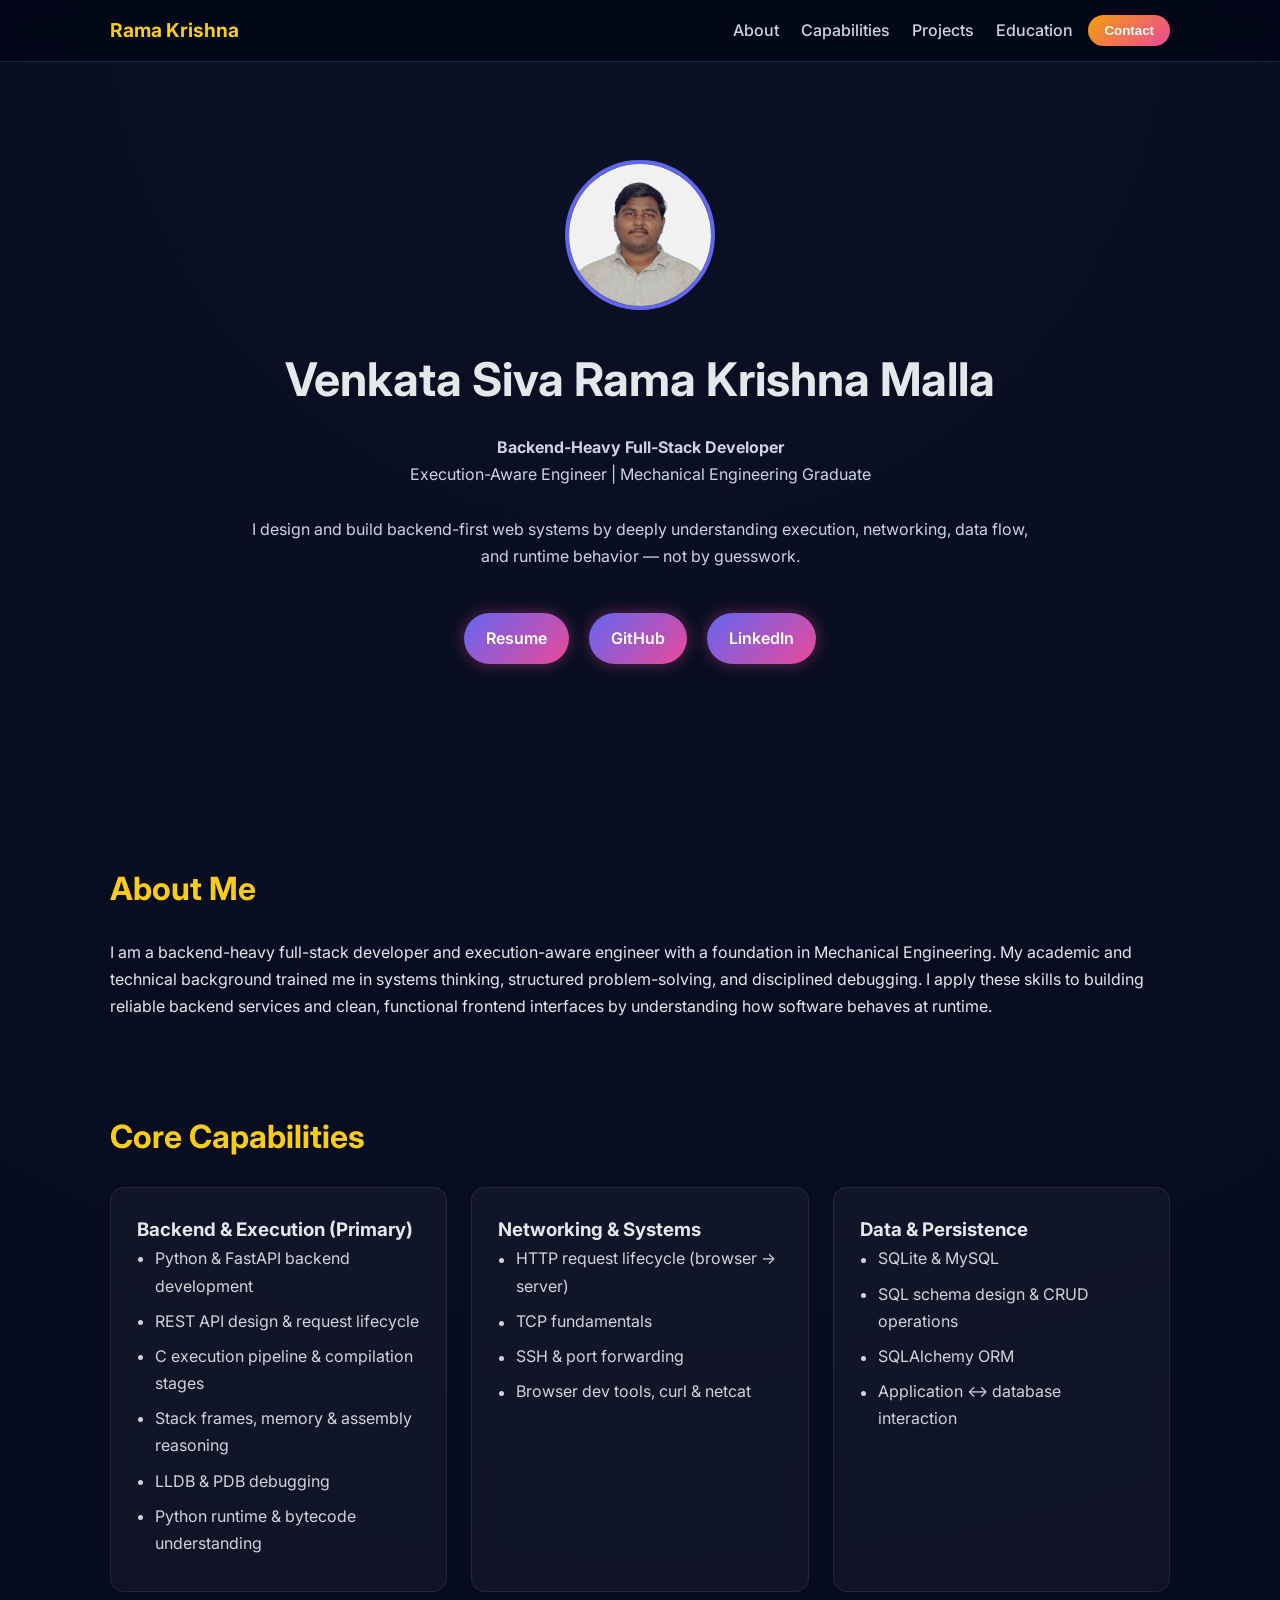
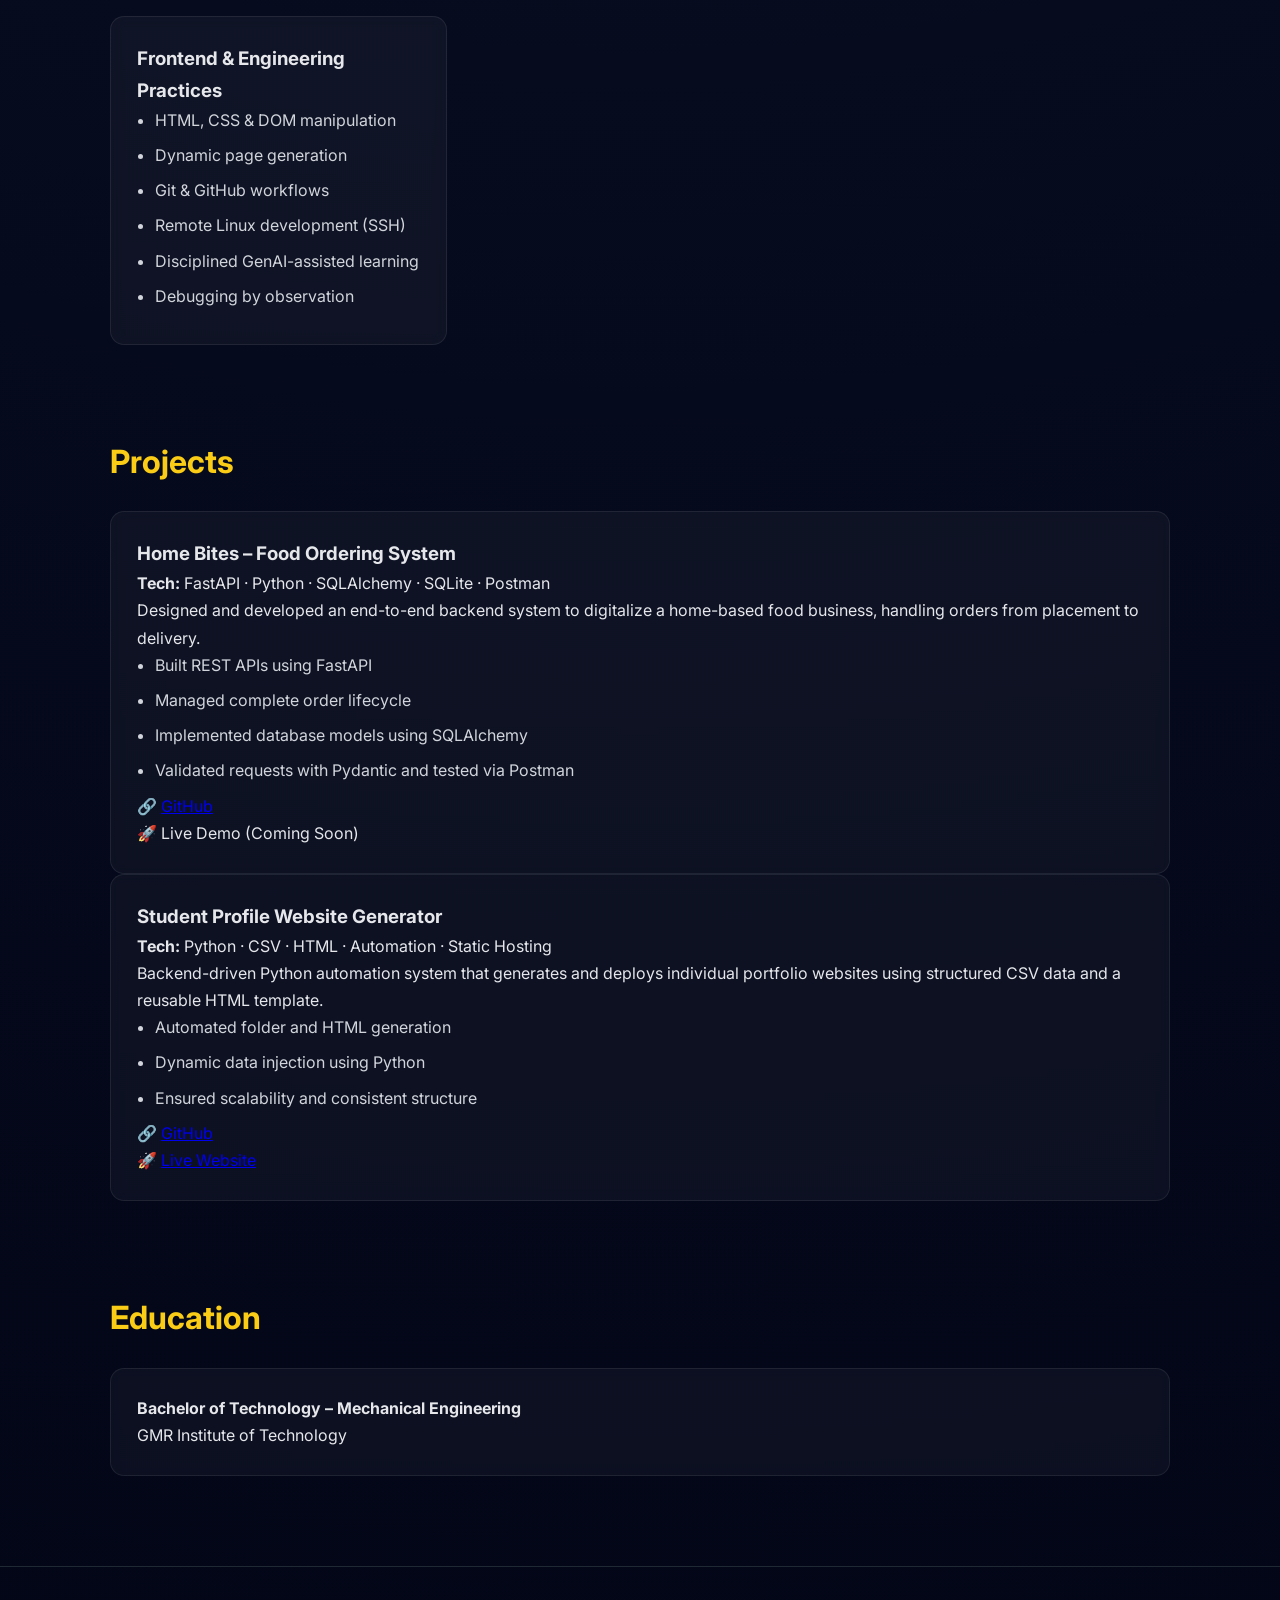
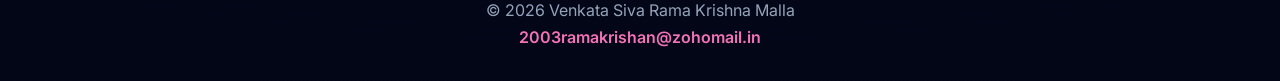
==== index.html @ acccdfce "chnaged startup animation and navigation bar has responsive" ====
<!DOCTYPE html>
<html lang="en">
<head>
  <meta charset="UTF-8" />
  <meta name="viewport" content="width=device-width, initial-scale=1.0"/>
  <title>Venkata Siva Rama Krishna Malla | Portfolio</title>

  <meta name="description" content="Backend-heavy full-stack developer specializing in FastAPI, Python, and execution-aware systems."/>

  <link href="https://fonts.googleapis.com/css2?family=Inter:wght@400;500;600;700&display=swap" rel="stylesheet">
  <link rel="stylesheet" href="css/style.css">
</head>

<body>

<!-- NAVBAR -->
<nav>
  <div class="nav-container">
    <div class="nav-logo">Rama Krishna</div>

    <!-- Hamburger -->
    <div id="menuToggle" class="menu-toggle">☰</div>

    <!-- Links -->
    <div id="navMenu" class="nav-links">
      <a href="#about">About</a>
      <a href="#skills">Capabilities</a>
      <a href="#projects">Projects</a>
      <a href="#education">Education</a>
      <button id="contactBtn" class="contact-btn">Contact</button>
    </div>
  </div>
</nav>

<!-- STARTUP -->
<div id="startup">
  <div class="role">Backend-Heavy Full-Stack Developer</div>
  <div class="name">Venkata Siva Rama Krishna Malla</div>
  <div class="tagline">Execution-Aware Engineer</div>
</div>

<!-- HERO -->
<header class="animate" id="home">
  <img src="assets/rk.jpeg" class="profile-pic" alt="Rama Krishna"/>
  <h1>Venkata Siva Rama Krishna Malla</h1>
  <p>
    <strong>Backend-Heavy Full-Stack Developer</strong><br/>
    Execution-Aware Engineer | Mechanical Engineering Graduate<br/><br/>
    I design and build backend-first web systems by deeply understanding execution,
    networking, data flow, and runtime behavior — not by guesswork.
  </p>

  <div class="btn-group">
    <a href="resume.pdf" target="_blank">Resume</a>
    <a href="https://github.com/MALLAVENKATASIVARAMAKRISHNA" target="_blank">GitHub</a>
    <a href="https://www.linkedin.com/in/malla-venkata-siva-rama-krishna-919518232" target="_blank">LinkedIn</a>
  </div>
</header>

<!-- ABOUT -->
<section id="about" class="animate">
  <h2>About Me</h2>
  <p>
    I am a backend-heavy full-stack developer and execution-aware engineer with a foundation
    in Mechanical Engineering. My academic and technical background trained me in systems
    thinking, structured problem-solving, and disciplined debugging. I apply these skills
    to building reliable backend services and clean, functional frontend interfaces by
    understanding how software behaves at runtime.
  </p>
</section>

<!-- CAPABILITIES -->
<section id="skills" class="animate">
  <h2>Core Capabilities</h2>
  <div class="grid">

    <div class="card">
      <h3>Backend & Execution (Primary)</h3>
      <ul>
        <li>Python & FastAPI backend development</li>
        <li>REST API design & request lifecycle</li>
        <li>C execution pipeline & compilation stages</li>
        <li>Stack frames, memory & assembly reasoning</li>
        <li>LLDB & PDB debugging</li>
        <li>Python runtime & bytecode understanding</li>
      </ul>
    </div>

    <div class="card">
      <h3>Networking & Systems</h3>
      <ul>
        <li>HTTP request lifecycle (browser → server)</li>
        <li>TCP fundamentals</li>
        <li>SSH & port forwarding</li>
        <li>Browser dev tools, curl & netcat</li>
      </ul>
    </div>

    <div class="card">
      <h3>Data & Persistence</h3>
      <ul>
        <li>SQLite & MySQL</li>
        <li>SQL schema design & CRUD operations</li>
        <li>SQLAlchemy ORM</li>
        <li>Application ↔ database interaction</li>
      </ul>
    </div>

    <div class="card">
      <h3>Frontend & Engineering Practices</h3>
      <ul>
        <li>HTML, CSS & DOM manipulation</li>
        <li>Dynamic page generation</li>
        <li>Git & GitHub workflows</li>
        <li>Remote Linux development (SSH)</li>
        <li>Disciplined GenAI-assisted learning</li>
        <li>Debugging by observation</li>
      </ul>
    </div>

  </div>
</section>

<!-- PROJECTS -->
<section id="projects" class="animate">
  <h2>Projects</h2>

  <div class="project">
    <h3>Home Bites – Food Ordering System</h3>
    <p><strong>Tech:</strong> FastAPI · Python · SQLAlchemy · SQLite · Postman</p>
    <p>
      Designed and developed an end-to-end backend system to digitalize a home-based
      food business, handling orders from placement to delivery.
    </p>
    <ul>
      <li>Built REST APIs using FastAPI</li>
      <li>Managed complete order lifecycle</li>
      <li>Implemented database models using SQLAlchemy</li>
      <li>Validated requests with Pydantic and tested via Postman</li>
    </ul>
    🔗 <a href="https://github.com/MALLAVENKATASIVARAMAKRISHNA/home_bites" target="_blank">GitHub</a><br/>
    🚀 Live Demo (Coming Soon)
  </div>

  <div class="project">
    <h3>Student Profile Website Generator</h3>
    <p><strong>Tech:</strong> Python · CSV · HTML · Automation · Static Hosting</p>
    <p>
      Backend-driven Python automation system that generates and deploys individual
      portfolio websites using structured CSV data and a reusable HTML template.
    </p>
    <ul>
      <li>Automated folder and HTML generation</li>
      <li>Dynamic data injection using Python</li>
      <li>Ensured scalability and consistent structure</li>
    </ul>
    🔗 <a href="https://github.com/MALLAVENKATASIVARAMAKRISHNA/profile_website" target="_blank">GitHub</a><br/>
    🚀 <a href="https://aikaryashala.com/vidyardhi/AIK073361/" target="_blank">Live Website</a>
  </div>
</section>

<!-- EDUCATION -->
<section id="education" class="animate">
  <h2>Education</h2>
  <div class="education">
    <strong>Bachelor of Technology – Mechanical Engineering</strong><br/>
    GMR Institute of Technology
  </div>
</section>

<!-- FOOTER -->
<footer class="animate">
  <p>
    © 2026 Venkata Siva Rama Krishna Malla<br/>
    <a href="mailto:2003ramakrishan@zohomail.in">2003ramakrishan@zohomail.in</a>
  </p>
</footer>

<!-- CONTACT POPUP -->
<div id="contactModal" class="contact-modal">
  <div class="contact-box">
    <span id="closeContact" class="close-btn">×</span>

    <h3>Contact Me</h3>
    <p><strong>📞 Phone:</strong> +91 9014763361</p>
    <p>Scan to save contact</p>

    <!-- ✅ QR UPDATED: Contact name = Rama Krishna Malla -->
    <img
      src="https://api.qrserver.com/v1/create-qr-code/?size=200x200&data=BEGIN:VCARD%0AVERSION:3.0%0AN:Malla;Rama%20Krishna%0AFN:Rama%20Krishna%20Malla%0ATEL;TYPE=CELL:+919014763361%0AEMAIL:2003ramakrishan@zohomail.in%0AEND:VCARD"
      alt="QR Contact"
    />
  </div>
</div>

<script src="js/main.js"></script>
</body>
</html>
---- css/style.css ----
* { box-sizing: border-box; margin: 0; padding: 0; }

html { scroll-behavior: smooth; }

body {
  font-family: "Inter", sans-serif;
  background: radial-gradient(circle at top, #0b1025, #020617);
  color: #e5e7eb;
  line-height: 1.7;
}

/* ================= NAV ================= */
nav {
  position: fixed;
  top: 0;
  width: 100%;
  background: rgba(2,6,23,0.85);
  backdrop-filter: blur(10px);
  border-bottom: 1px solid #1f2933;
  z-index: 1000;
}

.nav-container {
  max-width: 1100px;
  margin: auto;
  padding: 14px 20px;
  display: flex;
  justify-content: space-between;
  align-items: center;
}

.nav-logo {
  font-size: 1.2rem;
  font-weight: 700;
  color: #facc15;
}

.nav-links {
  display: flex;
  align-items: center;
}

.nav-links a {
  color: #cbd5e1;
  text-decoration: none;
  margin-left: 22px;
  font-weight: 500;
}

.nav-links a:hover {
  color: #ffffff;
}

/* ================= STARTUP ================= */
#startup {
  position: fixed;
  inset: 0;
  background: radial-gradient(circle at center, #0b1025, #020617);
  color: #ffffff;
  display: flex;
  flex-direction: column;
  justify-content: center;
  align-items: center;
  z-index: 9999;
  animation: fadeOut 0.8s ease forwards;
  animation-delay: 3s;
}

#startup div {
  opacity: 0;
  animation: fadeInUp 0.8s ease forwards;
}

#startup .role { font-size: 2rem; font-weight: 700; color: #facc15; }
#startup .name { margin-top: 10px; font-size: 1.3rem; color: #e0e7ff; animation-delay: 0.4s; }
#startup .tagline { margin-top: 10px; color: #cbd5f5; animation-delay: 0.8s; }

@keyframes fadeInUp {
  from { opacity: 0; transform: translateY(25px); }
  to { opacity: 1; transform: translateY(0); }
}

@keyframes fadeOut {
  to { opacity: 0; visibility: hidden; }
}

/* ================= HERO ================= */
header {
  padding: 160px 20px 100px;
  text-align: center;
}

.profile-pic {
  width: 150px;
  height: 150px;
  border-radius: 50%;
  border: 4px solid #6366f1;
  object-fit: cover;
  margin-bottom: 22px;
}

header h1 { font-size: 2.9rem; }

header p {
  margin: 15px auto 35px;
  max-width: 780px;
  color: #cbd5e1;
}

/* ================= BUTTONS ================= */
.btn-group a {
  background: linear-gradient(135deg, #6366f1, #ec4899);
  color: #ffffff;
  text-decoration: none;
  padding: 12px 22px;
  border-radius: 30px;
  margin: 8px;
  font-weight: 600;
  display: inline-block;
  box-shadow: 0 0 15px rgba(236,72,153,0.4);
  transition: 0.3s ease;
}

.btn-group a:hover {
  transform: translateY(-3px);
  box-shadow: 0 0 25px rgba(99,102,241,0.8);
}

/* ================= SECTIONS ================= */
section {
  max-width: 1100px;
  margin: 90px auto;
  padding: 0 20px;
}

section h2 {
  font-size: 2rem;
  margin-bottom: 22px;
  color: #facc15;
}

/* ================= GRID ================= */
.grid {
  display: grid;
  grid-template-columns: repeat(auto-fit, minmax(260px, 1fr));
  gap: 24px;
}

/* ================= GLASS CARDS ================= */
.card, .project, .education {
  background: rgba(255,255,255,0.04);
  backdrop-filter: blur(6px);
  padding: 26px;
  border-radius: 14px;
  border: 1px solid rgba(255,255,255,0.08);
  transition: 0.3s ease;
}

.card:hover, .project:hover, .education:hover {
  border-color: #6366f1;
  box-shadow: 0 0 20px rgba(99,102,241,0.3);
}

ul { padding-left: 18px; color: #d1d5db; }
ul li { margin-bottom: 8px; }

/* ================= FOOTER ================= */
footer {
  text-align: center;
  padding: 30px 18px;
  border-top: 1px solid #1f2933;
  color: #94a3b8;
}

footer a {
  color: #f472b6;
  text-decoration: none;
  font-weight: 600;
}

/* ================= CONTACT BUTTON ================= */
.contact-btn {
  background: linear-gradient(135deg, #f59e0b, #ec4899);
  color: white;
  border: none;
  padding: 8px 16px;
  border-radius: 20px;
  cursor: pointer;
  font-weight: 600;
  margin-left: 15px;
}

.contact-btn:hover {
  opacity: 0.9;
}

/* ================= CONTACT MODAL ================= */
.contact-modal {
  position: fixed;
  inset: 0;
  background: rgba(0,0,0,0.7);
  display: none;
  align-items: center;
  justify-content: center;
  z-index: 9999;
}

.contact-box {
  background: #020617;
  border: 1px solid #334155;
  padding: 25px 30px;
  border-radius: 14px;
  text-align: center;
  width: 300px;
  position: relative;
}

.contact-box h3 {
  margin-bottom: 10px;
  color: #facc15;
}

.contact-box img {
  margin-top: 10px;
  border-radius: 10px;
}

.close-btn {
  position: absolute;
  top: 8px;
  right: 14px;
  font-size: 22px;
  cursor: pointer;
}

/* ================= SCROLL REVEAL ================= */
.animate {
  opacity: 0;
  transform: translateY(30px);
  transition: all 0.8s ease;
}

.animate.show {
  opacity: 1;
  transform: translateY(0);
}
/* ================= MOBILE NAVBAR ================= */
.menu-toggle {
  display: none;
  font-size: 1.8rem;
  cursor: pointer;
  color: #facc15;
}

/* Mobile styles */
@media (max-width: 768px) {
  .menu-toggle {
    display: block;
  }

  .nav-links {
    position: absolute;
    top: 64px;
    right: 0;
    background: rgba(2,6,23,0.95);
    backdrop-filter: blur(10px);
    width: 100%;
    flex-direction: column;
    align-items: center;
    display: none;
    padding: 20px 0;
    border-top: 1px solid #1f2933;
  }

  .nav-links a,
  .nav-links button {
    margin: 12px 0;
  }

  .nav-links.show {
    display: flex;
  }
}
/* ================= STARTUP MOBILE FIX ================= */

#startup {
  padding: 20px;
  text-align: center;
}

/* Default desktop spacing already fine */

/* Mobile adjustments */
@media (max-width: 768px) {
  #startup {
    justify-content: center;
    align-items: center;
  }

  #startup .role {
    font-size: 1.4rem;
    line-height: 1.4;
  }

  #startup .name {
    font-size: 1.1rem;
  }

  #startup .tagline {
    font-size: 0.95rem;
  }
}

/* Very small phones */
@media (max-width: 420px) {
  #startup .role {
    font-size: 1.2rem;
  }

  #startup .name {
    font-size: 1rem;
  }

  #startup .tagline {
    font-size: 0.85rem;
  }
}
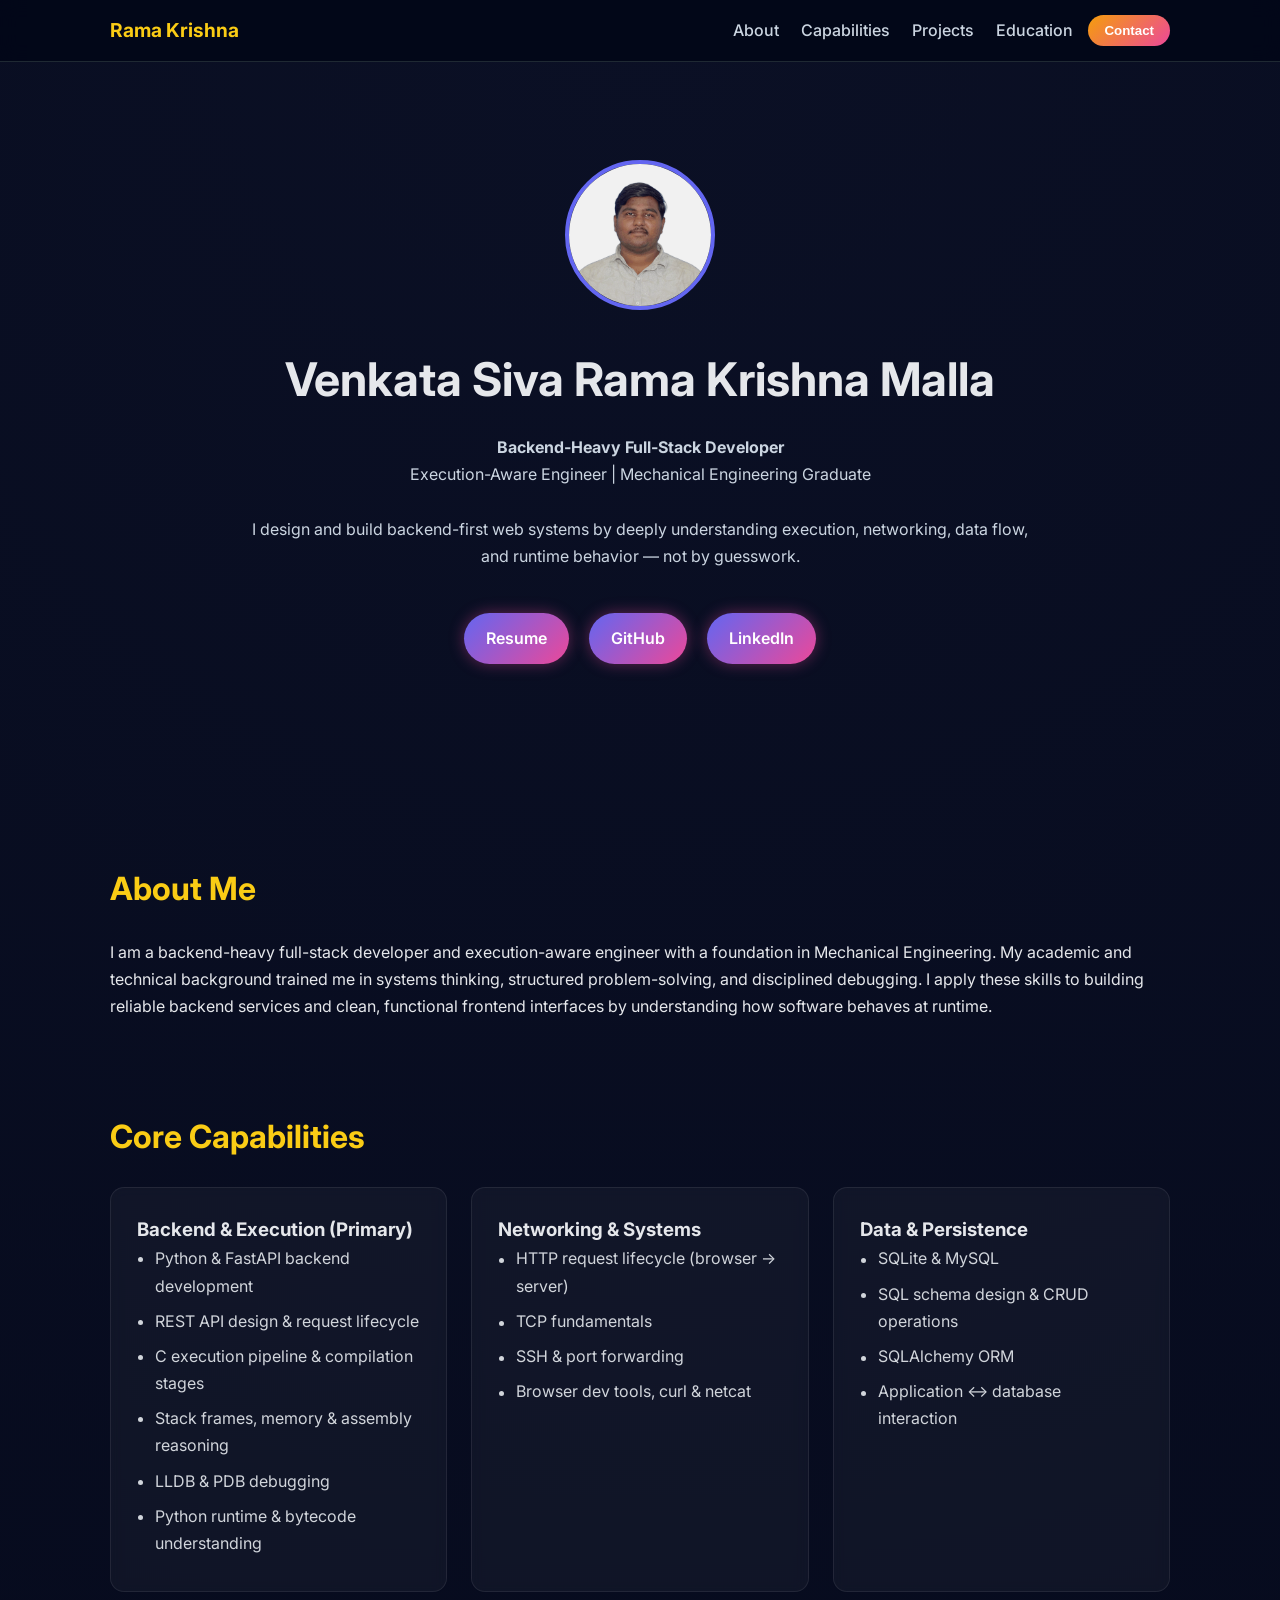
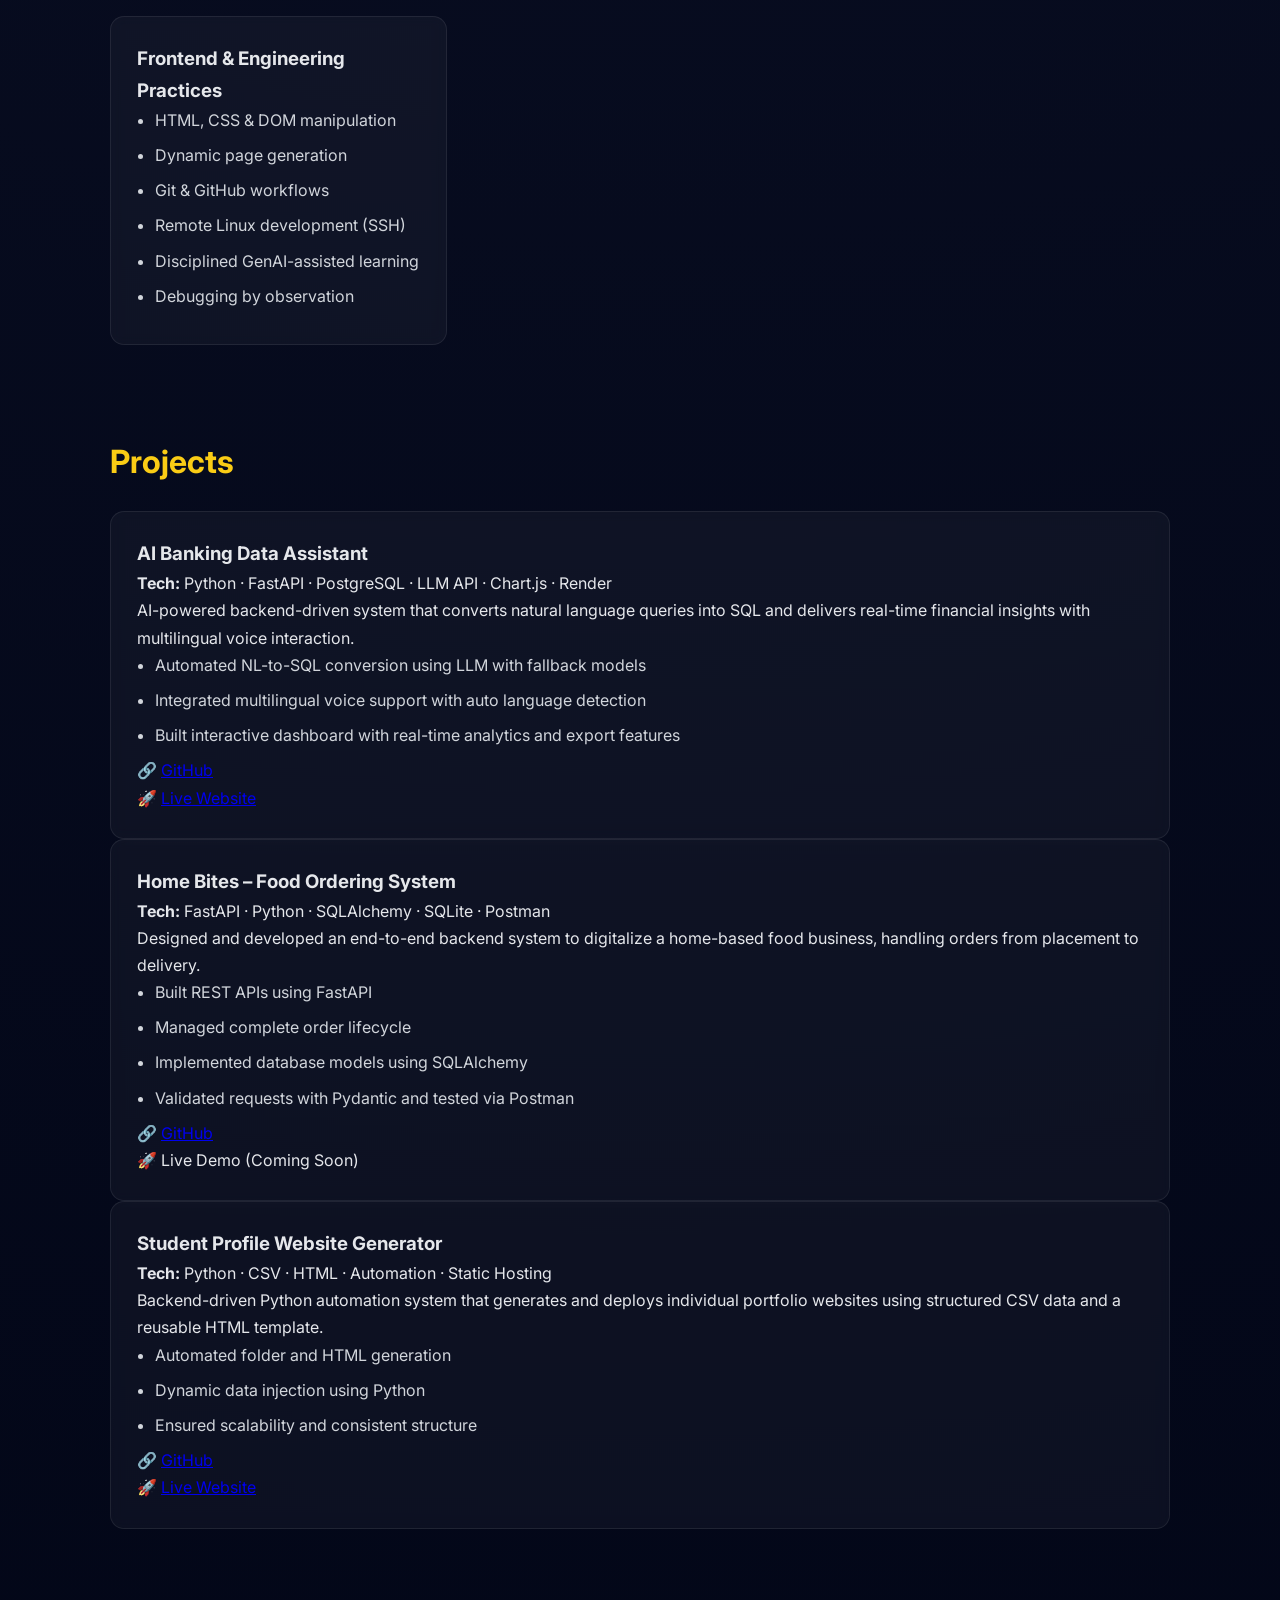
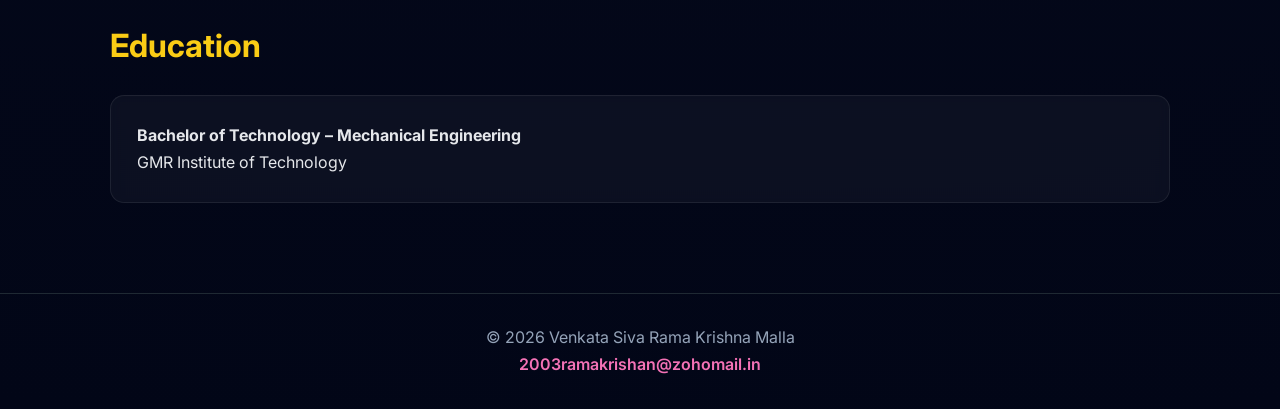
==== commit 954da222: "Add AI Banking Data Assistant project at top of projects section" ====
--- a/index.html
+++ b/index.html
@@ -1,198 +1,214 @@
-<!DOCTYPE html>
-<html lang="en">
-<head>
-  <meta charset="UTF-8" />
-  <meta name="viewport" content="width=device-width, initial-scale=1.0"/>
-  <title>Venkata Siva Rama Krishna Malla | Portfolio</title>
-
-  <meta name="description" content="Backend-heavy full-stack developer specializing in FastAPI, Python, and execution-aware systems."/>
-
-  <link href="https://fonts.googleapis.com/css2?family=Inter:wght@400;500;600;700&display=swap" rel="stylesheet">
-  <link rel="stylesheet" href="css/style.css">
-</head>
-
-<body>
-
-<!-- NAVBAR -->
-<nav>
-  <div class="nav-container">
-    <div class="nav-logo">Rama Krishna</div>
-
-    <!-- Hamburger -->
-    <div id="menuToggle" class="menu-toggle">☰</div>
-
-    <!-- Links -->
-    <div id="navMenu" class="nav-links">
-      <a href="#about">About</a>
-      <a href="#skills">Capabilities</a>
-      <a href="#projects">Projects</a>
-      <a href="#education">Education</a>
-      <button id="contactBtn" class="contact-btn">Contact</button>
-    </div>
-  </div>
-</nav>
-
-<!-- STARTUP -->
-<div id="startup">
-  <div class="role">Backend-Heavy Full-Stack Developer</div>
-  <div class="name">Venkata Siva Rama Krishna Malla</div>
-  <div class="tagline">Execution-Aware Engineer</div>
-</div>
-
-<!-- HERO -->
-<header class="animate" id="home">
-  <img src="assets/rk.jpeg" class="profile-pic" alt="Rama Krishna"/>
-  <h1>Venkata Siva Rama Krishna Malla</h1>
-  <p>
-    <strong>Backend-Heavy Full-Stack Developer</strong><br/>
-    Execution-Aware Engineer | Mechanical Engineering Graduate<br/><br/>
-    I design and build backend-first web systems by deeply understanding execution,
-    networking, data flow, and runtime behavior — not by guesswork.
-  </p>
-
-  <div class="btn-group">
-    <a href="resume.pdf" target="_blank">Resume</a>
-    <a href="https://github.com/MALLAVENKATASIVARAMAKRISHNA" target="_blank">GitHub</a>
-    <a href="https://www.linkedin.com/in/malla-venkata-siva-rama-krishna-919518232" target="_blank">LinkedIn</a>
-  </div>
-</header>
-
-<!-- ABOUT -->
-<section id="about" class="animate">
-  <h2>About Me</h2>
-  <p>
-    I am a backend-heavy full-stack developer and execution-aware engineer with a foundation
-    in Mechanical Engineering. My academic and technical background trained me in systems
-    thinking, structured problem-solving, and disciplined debugging. I apply these skills
-    to building reliable backend services and clean, functional frontend interfaces by
-    understanding how software behaves at runtime.
-  </p>
-</section>
-
-<!-- CAPABILITIES -->
-<section id="skills" class="animate">
-  <h2>Core Capabilities</h2>
-  <div class="grid">
-
-    <div class="card">
-      <h3>Backend & Execution (Primary)</h3>
-      <ul>
-        <li>Python & FastAPI backend development</li>
-        <li>REST API design & request lifecycle</li>
-        <li>C execution pipeline & compilation stages</li>
-        <li>Stack frames, memory & assembly reasoning</li>
-        <li>LLDB & PDB debugging</li>
-        <li>Python runtime & bytecode understanding</li>
-      </ul>
-    </div>
-
-    <div class="card">
-      <h3>Networking & Systems</h3>
-      <ul>
-        <li>HTTP request lifecycle (browser → server)</li>
-        <li>TCP fundamentals</li>
-        <li>SSH & port forwarding</li>
-        <li>Browser dev tools, curl & netcat</li>
-      </ul>
-    </div>
-
-    <div class="card">
-      <h3>Data & Persistence</h3>
-      <ul>
-        <li>SQLite & MySQL</li>
-        <li>SQL schema design & CRUD operations</li>
-        <li>SQLAlchemy ORM</li>
-        <li>Application ↔ database interaction</li>
-      </ul>
-    </div>
-
-    <div class="card">
-      <h3>Frontend & Engineering Practices</h3>
-      <ul>
-        <li>HTML, CSS & DOM manipulation</li>
-        <li>Dynamic page generation</li>
-        <li>Git & GitHub workflows</li>
-        <li>Remote Linux development (SSH)</li>
-        <li>Disciplined GenAI-assisted learning</li>
-        <li>Debugging by observation</li>
-      </ul>
-    </div>
-
-  </div>
-</section>
-
-<!-- PROJECTS -->
+<!DOCTYPE html>
+<html lang="en">
+<head>
+  <meta charset="UTF-8" />
+  <meta name="viewport" content="width=device-width, initial-scale=1.0"/>
+  <title>Venkata Siva Rama Krishna Malla | Portfolio</title>
+
+  <meta name="description" content="Backend-heavy full-stack developer specializing in FastAPI, Python, and execution-aware systems."/>
+
+  <link href="https://fonts.googleapis.com/css2?family=Inter:wght@400;500;600;700&display=swap" rel="stylesheet">
+  <link rel="stylesheet" href="css/style.css">
+</head>
+
+<body>
+
+<!-- NAVBAR -->
+<nav>
+  <div class="nav-container">
+    <div class="nav-logo">Rama Krishna</div>
+
+    <!-- Hamburger -->
+    <div id="menuToggle" class="menu-toggle">☰</div>
+
+    <!-- Links -->
+    <div id="navMenu" class="nav-links">
+      <a href="#about">About</a>
+      <a href="#skills">Capabilities</a>
+      <a href="#projects">Projects</a>
+      <a href="#education">Education</a>
+      <button id="contactBtn" class="contact-btn">Contact</button>
+    </div>
+  </div>
+</nav>
+
+<!-- STARTUP -->
+<div id="startup">
+  <div class="role">Backend-Heavy Full-Stack Developer</div>
+  <div class="name">Venkata Siva Rama Krishna Malla</div>
+  <div class="tagline">Execution-Aware Engineer</div>
+</div>
+
+<!-- HERO -->
+<header class="animate" id="home">
+  <img src="assets/rk.jpeg" class="profile-pic" alt="Rama Krishna"/>
+  <h1>Venkata Siva Rama Krishna Malla</h1>
+  <p>
+    <strong>Backend-Heavy Full-Stack Developer</strong><br/>
+    Execution-Aware Engineer | Mechanical Engineering Graduate<br/><br/>
+    I design and build backend-first web systems by deeply understanding execution,
+    networking, data flow, and runtime behavior — not by guesswork.
+  </p>
+
+  <div class="btn-group">
+    <a href="resume.pdf" target="_blank">Resume</a>
+    <a href="https://github.com/MALLAVENKATASIVARAMAKRISHNA" target="_blank">GitHub</a>
+    <a href="https://www.linkedin.com/in/malla-venkata-siva-rama-krishna-919518232" target="_blank">LinkedIn</a>
+  </div>
+</header>
+
+<!-- ABOUT -->
+<section id="about" class="animate">
+  <h2>About Me</h2>
+  <p>
+    I am a backend-heavy full-stack developer and execution-aware engineer with a foundation
+    in Mechanical Engineering. My academic and technical background trained me in systems
+    thinking, structured problem-solving, and disciplined debugging. I apply these skills
+    to building reliable backend services and clean, functional frontend interfaces by
+    understanding how software behaves at runtime.
+  </p>
+</section>
+
+<!-- CAPABILITIES -->
+<section id="skills" class="animate">
+  <h2>Core Capabilities</h2>
+  <div class="grid">
+
+    <div class="card">
+      <h3>Backend & Execution (Primary)</h3>
+      <ul>
+        <li>Python & FastAPI backend development</li>
+        <li>REST API design & request lifecycle</li>
+        <li>C execution pipeline & compilation stages</li>
+        <li>Stack frames, memory & assembly reasoning</li>
+        <li>LLDB & PDB debugging</li>
+        <li>Python runtime & bytecode understanding</li>
+      </ul>
+    </div>
+
+    <div class="card">
+      <h3>Networking & Systems</h3>
+      <ul>
+        <li>HTTP request lifecycle (browser → server)</li>
+        <li>TCP fundamentals</li>
+        <li>SSH & port forwarding</li>
+        <li>Browser dev tools, curl & netcat</li>
+      </ul>
+    </div>
+
+    <div class="card">
+      <h3>Data & Persistence</h3>
+      <ul>
+        <li>SQLite & MySQL</li>
+        <li>SQL schema design & CRUD operations</li>
+        <li>SQLAlchemy ORM</li>
+        <li>Application ↔ database interaction</li>
+      </ul>
+    </div>
+
+    <div class="card">
+      <h3>Frontend & Engineering Practices</h3>
+      <ul>
+        <li>HTML, CSS & DOM manipulation</li>
+        <li>Dynamic page generation</li>
+        <li>Git & GitHub workflows</li>
+        <li>Remote Linux development (SSH)</li>
+        <li>Disciplined GenAI-assisted learning</li>
+        <li>Debugging by observation</li>
+      </ul>
+    </div>
+
+  </div>
+</section>
+
+<!-- PROJECTS -->
 <section id="projects" class="animate">
   <h2>Projects</h2>
 
   <div class="project">
-    <h3>Home Bites – Food Ordering System</h3>
-    <p><strong>Tech:</strong> FastAPI · Python · SQLAlchemy · SQLite · Postman</p>
+    <h3>AI Banking Data Assistant</h3>
+    <p><strong>Tech:</strong> Python · FastAPI · PostgreSQL · LLM API · Chart.js · Render</p>
     <p>
-      Designed and developed an end-to-end backend system to digitalize a home-based
-      food business, handling orders from placement to delivery.
+      AI-powered backend-driven system that converts natural language queries into SQL
+      and delivers real-time financial insights with multilingual voice interaction.
     </p>
     <ul>
-      <li>Built REST APIs using FastAPI</li>
-      <li>Managed complete order lifecycle</li>
-      <li>Implemented database models using SQLAlchemy</li>
-      <li>Validated requests with Pydantic and tested via Postman</li>
+      <li>Automated NL-to-SQL conversion using LLM with fallback models</li>
+      <li>Integrated multilingual voice support with auto language detection</li>
+      <li>Built interactive dashboard with real-time analytics and export features</li>
     </ul>
-    🔗 <a href="https://github.com/MALLAVENKATASIVARAMAKRISHNA/home_bites" target="_blank">GitHub</a><br/>
-    🚀 Live Demo (Coming Soon)
+    🔗 <a href="#" target="_blank">GitHub</a><br/>
+    🚀 <a href="#" target="_blank">Live Website</a>
   </div>
 
   <div class="project">
-    <h3>Student Profile Website Generator</h3>
-    <p><strong>Tech:</strong> Python · CSV · HTML · Automation · Static Hosting</p>
-    <p>
-      Backend-driven Python automation system that generates and deploys individual
-      portfolio websites using structured CSV data and a reusable HTML template.
-    </p>
-    <ul>
-      <li>Automated folder and HTML generation</li>
-      <li>Dynamic data injection using Python</li>
-      <li>Ensured scalability and consistent structure</li>
-    </ul>
-    🔗 <a href="https://github.com/MALLAVENKATASIVARAMAKRISHNA/profile_website" target="_blank">GitHub</a><br/>
-    🚀 <a href="https://aikaryashala.com/vidyardhi/AIK073361/" target="_blank">Live Website</a>
-  </div>
-</section>
-
-<!-- EDUCATION -->
-<section id="education" class="animate">
-  <h2>Education</h2>
-  <div class="education">
-    <strong>Bachelor of Technology – Mechanical Engineering</strong><br/>
-    GMR Institute of Technology
-  </div>
-</section>
-
-<!-- FOOTER -->
-<footer class="animate">
-  <p>
-    © 2026 Venkata Siva Rama Krishna Malla<br/>
-    <a href="mailto:2003ramakrishan@zohomail.in">2003ramakrishan@zohomail.in</a>
-  </p>
-</footer>
-
-<!-- CONTACT POPUP -->
-<div id="contactModal" class="contact-modal">
-  <div class="contact-box">
-    <span id="closeContact" class="close-btn">×</span>
-
-    <h3>Contact Me</h3>
-    <p><strong>📞 Phone:</strong> +91 9014763361</p>
-    <p>Scan to save contact</p>
-
-    <!-- ✅ QR UPDATED: Contact name = Rama Krishna Malla -->
-    <img
-      src="https://api.qrserver.com/v1/create-qr-code/?size=200x200&data=BEGIN:VCARD%0AVERSION:3.0%0AN:Malla;Rama%20Krishna%0AFN:Rama%20Krishna%20Malla%0ATEL;TYPE=CELL:+919014763361%0AEMAIL:2003ramakrishan@zohomail.in%0AEND:VCARD"
-      alt="QR Contact"
-    />
-  </div>
-</div>
-
-<script src="js/main.js"></script>
-</body>
-</html>
+    <h3>Home Bites – Food Ordering System</h3>
+    <p><strong>Tech:</strong> FastAPI · Python · SQLAlchemy · SQLite · Postman</p>
+    <p>
+      Designed and developed an end-to-end backend system to digitalize a home-based
+      food business, handling orders from placement to delivery.
+    </p>
+    <ul>
+      <li>Built REST APIs using FastAPI</li>
+      <li>Managed complete order lifecycle</li>
+      <li>Implemented database models using SQLAlchemy</li>
+      <li>Validated requests with Pydantic and tested via Postman</li>
+    </ul>
+    🔗 <a href="https://github.com/MALLAVENKATASIVARAMAKRISHNA/home_bites" target="_blank">GitHub</a><br/>
+    🚀 Live Demo (Coming Soon)
+  </div>
+
+  <div class="project">
+    <h3>Student Profile Website Generator</h3>
+    <p><strong>Tech:</strong> Python · CSV · HTML · Automation · Static Hosting</p>
+    <p>
+      Backend-driven Python automation system that generates and deploys individual
+      portfolio websites using structured CSV data and a reusable HTML template.
+    </p>
+    <ul>
+      <li>Automated folder and HTML generation</li>
+      <li>Dynamic data injection using Python</li>
+      <li>Ensured scalability and consistent structure</li>
+    </ul>
+    🔗 <a href="https://github.com/MALLAVENKATASIVARAMAKRISHNA/profile_website" target="_blank">GitHub</a><br/>
+    🚀 <a href="https://aikaryashala.com/vidyardhi/AIK073361/" target="_blank">Live Website</a>
+  </div>
+</section>
+
+<!-- EDUCATION -->
+<section id="education" class="animate">
+  <h2>Education</h2>
+  <div class="education">
+    <strong>Bachelor of Technology – Mechanical Engineering</strong><br/>
+    GMR Institute of Technology
+  </div>
+</section>
+
+<!-- FOOTER -->
+<footer class="animate">
+  <p>
+    © 2026 Venkata Siva Rama Krishna Malla<br/>
+    <a href="mailto:2003ramakrishan@zohomail.in">2003ramakrishan@zohomail.in</a>
+  </p>
+</footer>
+
+<!-- CONTACT POPUP -->
+<div id="contactModal" class="contact-modal">
+  <div class="contact-box">
+    <span id="closeContact" class="close-btn">×</span>
+
+    <h3>Contact Me</h3>
+    <p><strong>📞 Phone:</strong> +91 9014763361</p>
+    <p>Scan to save contact</p>
+
+    <!-- ✅ QR UPDATED: Contact name = Rama Krishna Malla -->
+    <img
+      src="https://api.qrserver.com/v1/create-qr-code/?size=200x200&data=BEGIN:VCARD%0AVERSION:3.0%0AN:Malla;Rama%20Krishna%0AFN:Rama%20Krishna%20Malla%0ATEL;TYPE=CELL:+919014763361%0AEMAIL:2003ramakrishan@zohomail.in%0AEND:VCARD"
+      alt="QR Contact"
+    />
+  </div>
+</div>
+
+<script src="js/main.js"></script>
+</body>
+</html>
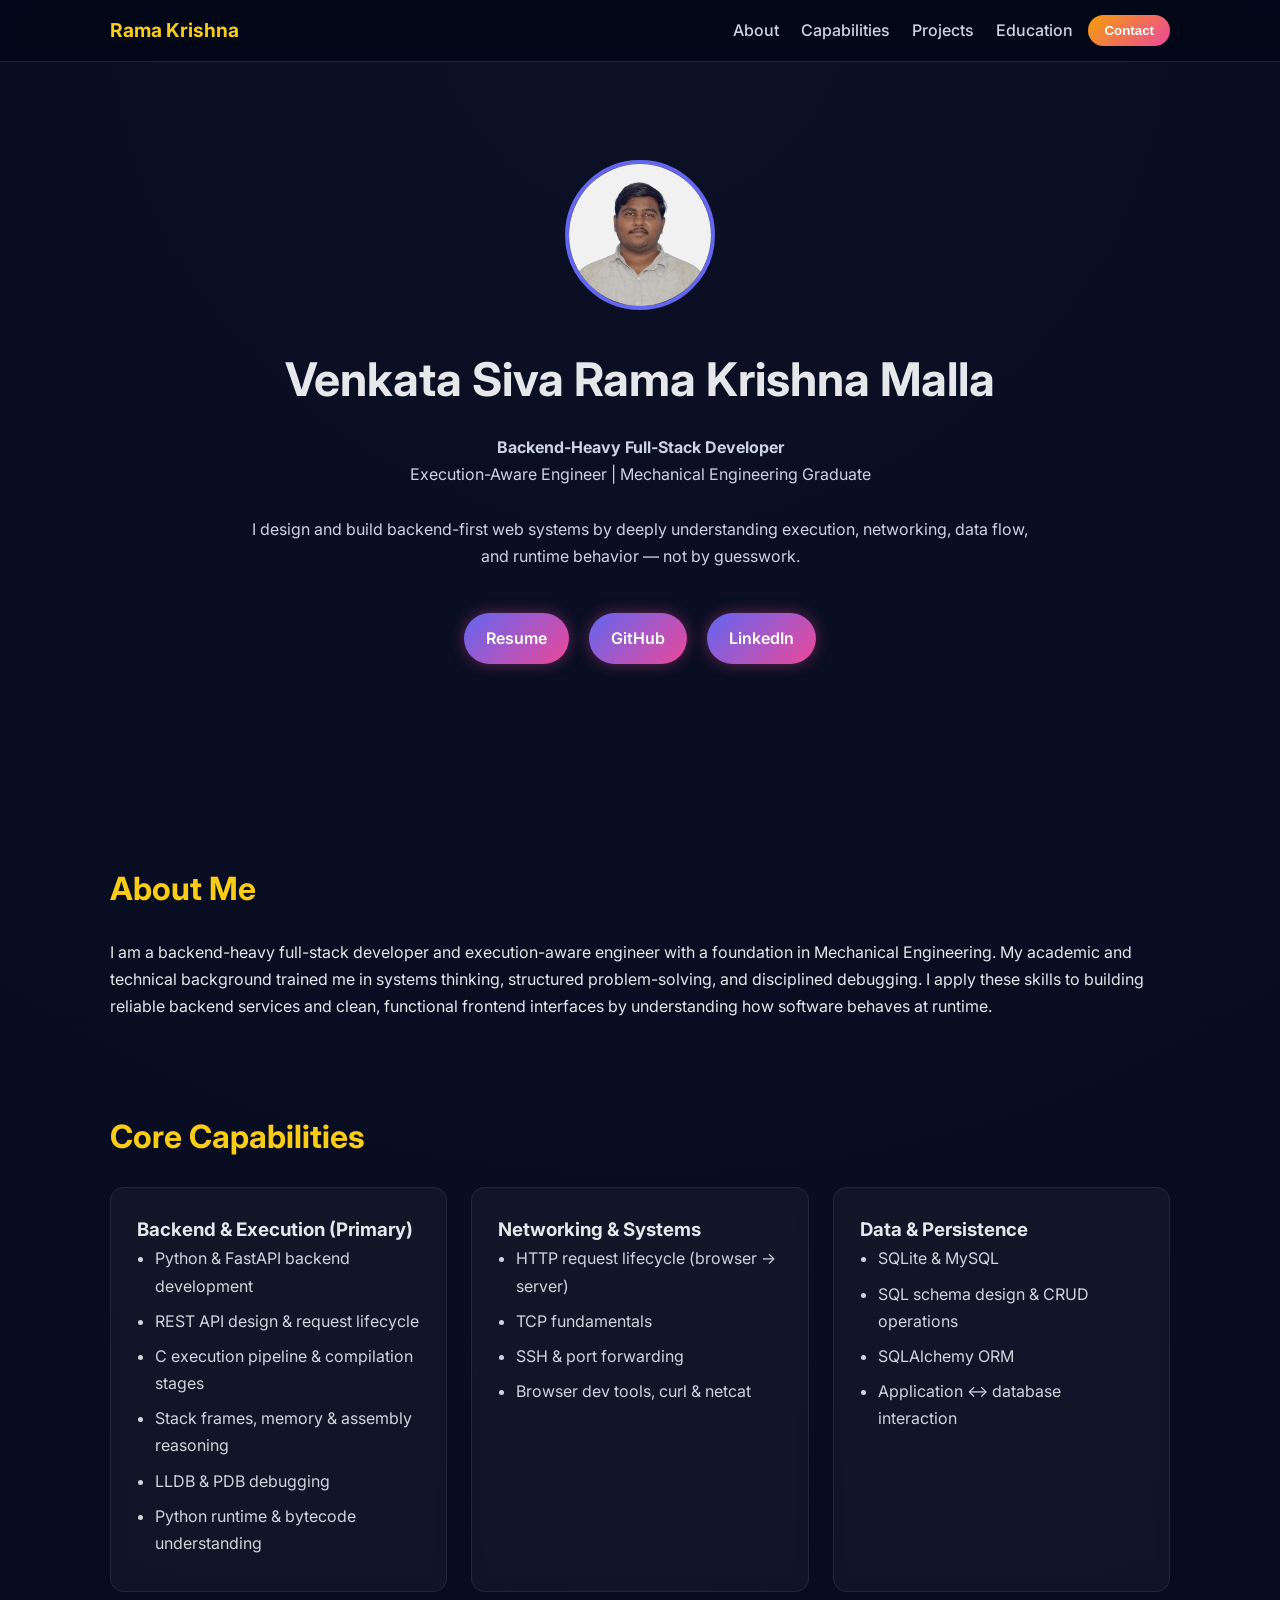
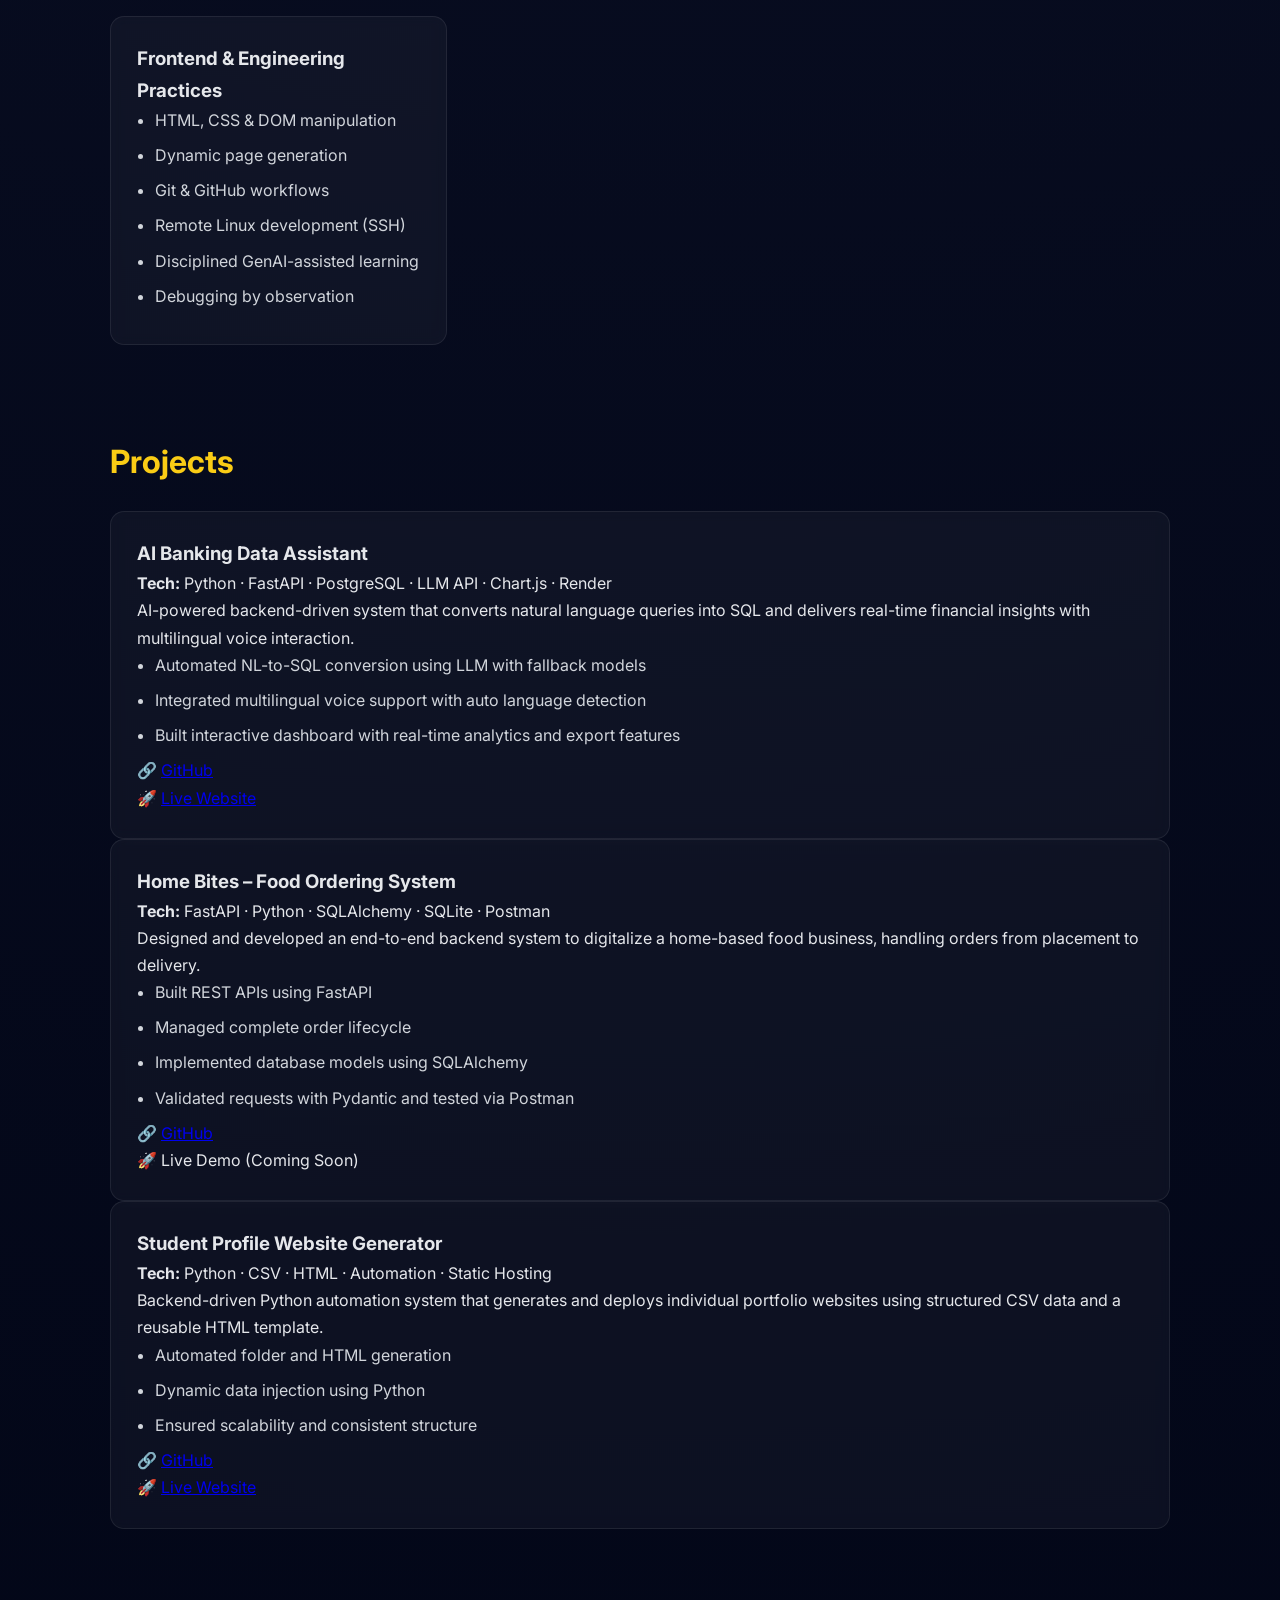
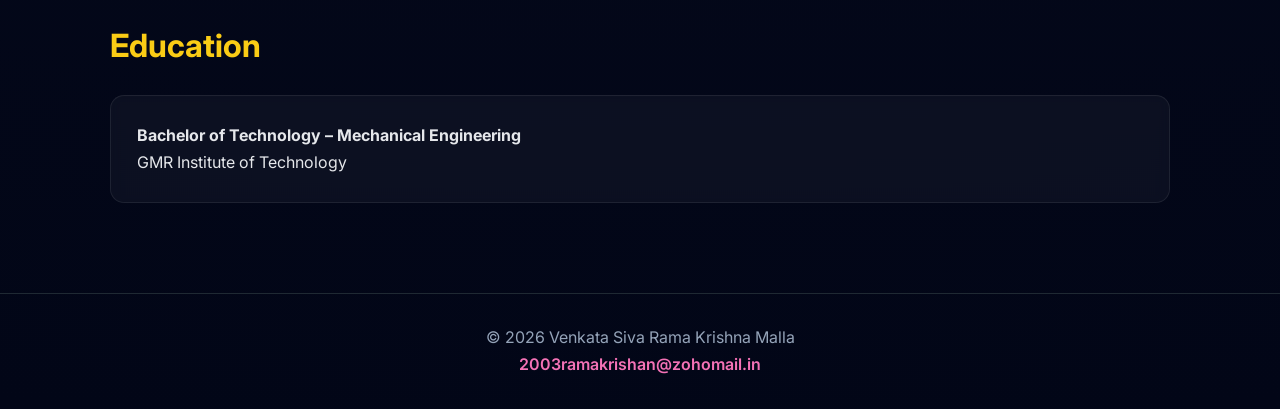
==== commit e4b55f83: "Update AI Banking Data Assistant GitHub link" ====
--- a/index.html
+++ b/index.html
@@ -137,7 +137,7 @@
       <li>Integrated multilingual voice support with auto language detection</li>
       <li>Built interactive dashboard with real-time analytics and export features</li>
     </ul>
-    🔗 <a href="#" target="_blank">GitHub</a><br/>
+    🔗 <a href="https://github.com/MALLAVENKATASIVARAMAKRISHNA/AI-Banking-Data-Assistant/" target="_blank">GitHub</a><br/>
     🚀 <a href="#" target="_blank">Live Website</a>
   </div>
 
--- a/css/style.css
+++ b/css/style.css
@@ -1,327 +1,327 @@
-* { box-sizing: border-box; margin: 0; padding: 0; }
-
-html { scroll-behavior: smooth; }
-
-body {
-  font-family: "Inter", sans-serif;
-  background: radial-gradient(circle at top, #0b1025, #020617);
-  color: #e5e7eb;
-  line-height: 1.7;
-}
-
-/* ================= NAV ================= */
-nav {
-  position: fixed;
-  top: 0;
-  width: 100%;
-  background: rgba(2,6,23,0.85);
-  backdrop-filter: blur(10px);
-  border-bottom: 1px solid #1f2933;
-  z-index: 1000;
-}
-
-.nav-container {
-  max-width: 1100px;
-  margin: auto;
-  padding: 14px 20px;
-  display: flex;
-  justify-content: space-between;
-  align-items: center;
-}
-
-.nav-logo {
-  font-size: 1.2rem;
-  font-weight: 700;
-  color: #facc15;
-}
-
-.nav-links {
-  display: flex;
-  align-items: center;
-}
-
-.nav-links a {
-  color: #cbd5e1;
-  text-decoration: none;
-  margin-left: 22px;
-  font-weight: 500;
-}
-
-.nav-links a:hover {
-  color: #ffffff;
-}
-
-/* ================= STARTUP ================= */
-#startup {
-  position: fixed;
-  inset: 0;
-  background: radial-gradient(circle at center, #0b1025, #020617);
-  color: #ffffff;
-  display: flex;
-  flex-direction: column;
-  justify-content: center;
-  align-items: center;
-  z-index: 9999;
-  animation: fadeOut 0.8s ease forwards;
-  animation-delay: 3s;
-}
-
-#startup div {
-  opacity: 0;
-  animation: fadeInUp 0.8s ease forwards;
-}
-
-#startup .role { font-size: 2rem; font-weight: 700; color: #facc15; }
-#startup .name { margin-top: 10px; font-size: 1.3rem; color: #e0e7ff; animation-delay: 0.4s; }
-#startup .tagline { margin-top: 10px; color: #cbd5f5; animation-delay: 0.8s; }
-
-@keyframes fadeInUp {
-  from { opacity: 0; transform: translateY(25px); }
-  to { opacity: 1; transform: translateY(0); }
-}
-
-@keyframes fadeOut {
-  to { opacity: 0; visibility: hidden; }
-}
-
-/* ================= HERO ================= */
-header {
-  padding: 160px 20px 100px;
-  text-align: center;
-}
-
-.profile-pic {
-  width: 150px;
-  height: 150px;
-  border-radius: 50%;
-  border: 4px solid #6366f1;
-  object-fit: cover;
-  margin-bottom: 22px;
-}
-
-header h1 { font-size: 2.9rem; }
-
-header p {
-  margin: 15px auto 35px;
-  max-width: 780px;
-  color: #cbd5e1;
-}
-
-/* ================= BUTTONS ================= */
-.btn-group a {
-  background: linear-gradient(135deg, #6366f1, #ec4899);
-  color: #ffffff;
-  text-decoration: none;
-  padding: 12px 22px;
-  border-radius: 30px;
-  margin: 8px;
-  font-weight: 600;
-  display: inline-block;
-  box-shadow: 0 0 15px rgba(236,72,153,0.4);
-  transition: 0.3s ease;
-}
-
-.btn-group a:hover {
-  transform: translateY(-3px);
-  box-shadow: 0 0 25px rgba(99,102,241,0.8);
-}
-
-/* ================= SECTIONS ================= */
-section {
-  max-width: 1100px;
-  margin: 90px auto;
-  padding: 0 20px;
-}
-
-section h2 {
-  font-size: 2rem;
-  margin-bottom: 22px;
-  color: #facc15;
-}
-
-/* ================= GRID ================= */
-.grid {
-  display: grid;
-  grid-template-columns: repeat(auto-fit, minmax(260px, 1fr));
-  gap: 24px;
-}
-
-/* ================= GLASS CARDS ================= */
-.card, .project, .education {
-  background: rgba(255,255,255,0.04);
-  backdrop-filter: blur(6px);
-  padding: 26px;
-  border-radius: 14px;
-  border: 1px solid rgba(255,255,255,0.08);
-  transition: 0.3s ease;
-}
-
-.card:hover, .project:hover, .education:hover {
-  border-color: #6366f1;
-  box-shadow: 0 0 20px rgba(99,102,241,0.3);
-}
-
-ul { padding-left: 18px; color: #d1d5db; }
-ul li { margin-bottom: 8px; }
-
-/* ================= FOOTER ================= */
-footer {
-  text-align: center;
-  padding: 30px 18px;
-  border-top: 1px solid #1f2933;
-  color: #94a3b8;
-}
-
-footer a {
-  color: #f472b6;
-  text-decoration: none;
-  font-weight: 600;
-}
-
-/* ================= CONTACT BUTTON ================= */
-.contact-btn {
-  background: linear-gradient(135deg, #f59e0b, #ec4899);
-  color: white;
-  border: none;
-  padding: 8px 16px;
-  border-radius: 20px;
-  cursor: pointer;
-  font-weight: 600;
-  margin-left: 15px;
-}
-
-.contact-btn:hover {
-  opacity: 0.9;
-}
-
-/* ================= CONTACT MODAL ================= */
-.contact-modal {
-  position: fixed;
-  inset: 0;
-  background: rgba(0,0,0,0.7);
-  display: none;
-  align-items: center;
-  justify-content: center;
-  z-index: 9999;
-}
-
-.contact-box {
-  background: #020617;
-  border: 1px solid #334155;
-  padding: 25px 30px;
-  border-radius: 14px;
-  text-align: center;
-  width: 300px;
-  position: relative;
-}
-
-.contact-box h3 {
-  margin-bottom: 10px;
-  color: #facc15;
-}
-
-.contact-box img {
-  margin-top: 10px;
-  border-radius: 10px;
-}
-
-.close-btn {
-  position: absolute;
-  top: 8px;
-  right: 14px;
-  font-size: 22px;
-  cursor: pointer;
-}
-
-/* ================= SCROLL REVEAL ================= */
-.animate {
-  opacity: 0;
-  transform: translateY(30px);
-  transition: all 0.8s ease;
-}
-
-.animate.show {
-  opacity: 1;
-  transform: translateY(0);
-}
-/* ================= MOBILE NAVBAR ================= */
-.menu-toggle {
-  display: none;
-  font-size: 1.8rem;
-  cursor: pointer;
-  color: #facc15;
-}
-
-/* Mobile styles */
-@media (max-width: 768px) {
-  .menu-toggle {
-    display: block;
-  }
-
-  .nav-links {
-    position: absolute;
-    top: 64px;
-    right: 0;
-    background: rgba(2,6,23,0.95);
-    backdrop-filter: blur(10px);
-    width: 100%;
-    flex-direction: column;
-    align-items: center;
-    display: none;
-    padding: 20px 0;
-    border-top: 1px solid #1f2933;
-  }
-
-  .nav-links a,
-  .nav-links button {
-    margin: 12px 0;
-  }
-
-  .nav-links.show {
-    display: flex;
-  }
-}
-/* ================= STARTUP MOBILE FIX ================= */
-
-#startup {
-  padding: 20px;
-  text-align: center;
-}
-
-/* Default desktop spacing already fine */
-
-/* Mobile adjustments */
-@media (max-width: 768px) {
-  #startup {
-    justify-content: center;
-    align-items: center;
-  }
-
-  #startup .role {
-    font-size: 1.4rem;
-    line-height: 1.4;
-  }
-
-  #startup .name {
-    font-size: 1.1rem;
-  }
-
-  #startup .tagline {
-    font-size: 0.95rem;
-  }
-}
-
-/* Very small phones */
-@media (max-width: 420px) {
-  #startup .role {
-    font-size: 1.2rem;
-  }
-
-  #startup .name {
-    font-size: 1rem;
-  }
-
-  #startup .tagline {
-    font-size: 0.85rem;
-  }
-}
+* { box-sizing: border-box; margin: 0; padding: 0; }
+
+html { scroll-behavior: smooth; }
+
+body {
+  font-family: "Inter", sans-serif;
+  background: radial-gradient(circle at top, #0b1025, #020617);
+  color: #e5e7eb;
+  line-height: 1.7;
+}
+
+/* ================= NAV ================= */
+nav {
+  position: fixed;
+  top: 0;
+  width: 100%;
+  background: rgba(2,6,23,0.85);
+  backdrop-filter: blur(10px);
+  border-bottom: 1px solid #1f2933;
+  z-index: 1000;
+}
+
+.nav-container {
+  max-width: 1100px;
+  margin: auto;
+  padding: 14px 20px;
+  display: flex;
+  justify-content: space-between;
+  align-items: center;
+}
+
+.nav-logo {
+  font-size: 1.2rem;
+  font-weight: 700;
+  color: #facc15;
+}
+
+.nav-links {
+  display: flex;
+  align-items: center;
+}
+
+.nav-links a {
+  color: #cbd5e1;
+  text-decoration: none;
+  margin-left: 22px;
+  font-weight: 500;
+}
+
+.nav-links a:hover {
+  color: #ffffff;
+}
+
+/* ================= STARTUP ================= */
+#startup {
+  position: fixed;
+  inset: 0;
+  background: radial-gradient(circle at center, #0b1025, #020617);
+  color: #ffffff;
+  display: flex;
+  flex-direction: column;
+  justify-content: center;
+  align-items: center;
+  z-index: 9999;
+  animation: fadeOut 0.8s ease forwards;
+  animation-delay: 3s;
+}
+
+#startup div {
+  opacity: 0;
+  animation: fadeInUp 0.8s ease forwards;
+}
+
+#startup .role { font-size: 2rem; font-weight: 700; color: #facc15; }
+#startup .name { margin-top: 10px; font-size: 1.3rem; color: #e0e7ff; animation-delay: 0.4s; }
+#startup .tagline { margin-top: 10px; color: #cbd5f5; animation-delay: 0.8s; }
+
+@keyframes fadeInUp {
+  from { opacity: 0; transform: translateY(25px); }
+  to { opacity: 1; transform: translateY(0); }
+}
+
+@keyframes fadeOut {
+  to { opacity: 0; visibility: hidden; }
+}
+
+/* ================= HERO ================= */
+header {
+  padding: 160px 20px 100px;
+  text-align: center;
+}
+
+.profile-pic {
+  width: 150px;
+  height: 150px;
+  border-radius: 50%;
+  border: 4px solid #6366f1;
+  object-fit: cover;
+  margin-bottom: 22px;
+}
+
+header h1 { font-size: 2.9rem; }
+
+header p {
+  margin: 15px auto 35px;
+  max-width: 780px;
+  color: #cbd5e1;
+}
+
+/* ================= BUTTONS ================= */
+.btn-group a {
+  background: linear-gradient(135deg, #6366f1, #ec4899);
+  color: #ffffff;
+  text-decoration: none;
+  padding: 12px 22px;
+  border-radius: 30px;
+  margin: 8px;
+  font-weight: 600;
+  display: inline-block;
+  box-shadow: 0 0 15px rgba(236,72,153,0.4);
+  transition: 0.3s ease;
+}
+
+.btn-group a:hover {
+  transform: translateY(-3px);
+  box-shadow: 0 0 25px rgba(99,102,241,0.8);
+}
+
+/* ================= SECTIONS ================= */
+section {
+  max-width: 1100px;
+  margin: 90px auto;
+  padding: 0 20px;
+}
+
+section h2 {
+  font-size: 2rem;
+  margin-bottom: 22px;
+  color: #facc15;
+}
+
+/* ================= GRID ================= */
+.grid {
+  display: grid;
+  grid-template-columns: repeat(auto-fit, minmax(260px, 1fr));
+  gap: 24px;
+}
+
+/* ================= GLASS CARDS ================= */
+.card, .project, .education {
+  background: rgba(255,255,255,0.04);
+  backdrop-filter: blur(6px);
+  padding: 26px;
+  border-radius: 14px;
+  border: 1px solid rgba(255,255,255,0.08);
+  transition: 0.3s ease;
+}
+
+.card:hover, .project:hover, .education:hover {
+  border-color: #6366f1;
+  box-shadow: 0 0 20px rgba(99,102,241,0.3);
+}
+
+ul { padding-left: 18px; color: #d1d5db; }
+ul li { margin-bottom: 8px; }
+
+/* ================= FOOTER ================= */
+footer {
+  text-align: center;
+  padding: 30px 18px;
+  border-top: 1px solid #1f2933;
+  color: #94a3b8;
+}
+
+footer a {
+  color: #f472b6;
+  text-decoration: none;
+  font-weight: 600;
+}
+
+/* ================= CONTACT BUTTON ================= */
+.contact-btn {
+  background: linear-gradient(135deg, #f59e0b, #ec4899);
+  color: white;
+  border: none;
+  padding: 8px 16px;
+  border-radius: 20px;
+  cursor: pointer;
+  font-weight: 600;
+  margin-left: 15px;
+}
+
+.contact-btn:hover {
+  opacity: 0.9;
+}
+
+/* ================= CONTACT MODAL ================= */
+.contact-modal {
+  position: fixed;
+  inset: 0;
+  background: rgba(0,0,0,0.7);
+  display: none;
+  align-items: center;
+  justify-content: center;
+  z-index: 9999;
+}
+
+.contact-box {
+  background: #020617;
+  border: 1px solid #334155;
+  padding: 25px 30px;
+  border-radius: 14px;
+  text-align: center;
+  width: 300px;
+  position: relative;
+}
+
+.contact-box h3 {
+  margin-bottom: 10px;
+  color: #facc15;
+}
+
+.contact-box img {
+  margin-top: 10px;
+  border-radius: 10px;
+}
+
+.close-btn {
+  position: absolute;
+  top: 8px;
+  right: 14px;
+  font-size: 22px;
+  cursor: pointer;
+}
+
+/* ================= SCROLL REVEAL ================= */
+.animate {
+  opacity: 0;
+  transform: translateY(30px);
+  transition: all 0.8s ease;
+}
+
+.animate.show {
+  opacity: 1;
+  transform: translateY(0);
+}
+/* ================= MOBILE NAVBAR ================= */
+.menu-toggle {
+  display: none;
+  font-size: 1.8rem;
+  cursor: pointer;
+  color: #facc15;
+}
+
+/* Mobile styles */
+@media (max-width: 768px) {
+  .menu-toggle {
+    display: block;
+  }
+
+  .nav-links {
+    position: absolute;
+    top: 64px;
+    right: 0;
+    background: rgba(2,6,23,0.95);
+    backdrop-filter: blur(10px);
+    width: 100%;
+    flex-direction: column;
+    align-items: center;
+    display: none;
+    padding: 20px 0;
+    border-top: 1px solid #1f2933;
+  }
+
+  .nav-links a,
+  .nav-links button {
+    margin: 12px 0;
+  }
+
+  .nav-links.show {
+    display: flex;
+  }
+}
+/* ================= STARTUP MOBILE FIX ================= */
+
+#startup {
+  padding: 20px;
+  text-align: center;
+}
+
+/* Default desktop spacing already fine */
+
+/* Mobile adjustments */
+@media (max-width: 768px) {
+  #startup {
+    justify-content: center;
+    align-items: center;
+  }
+
+  #startup .role {
+    font-size: 1.4rem;
+    line-height: 1.4;
+  }
+
+  #startup .name {
+    font-size: 1.1rem;
+  }
+
+  #startup .tagline {
+    font-size: 0.95rem;
+  }
+}
+
+/* Very small phones */
+@media (max-width: 420px) {
+  #startup .role {
+    font-size: 1.2rem;
+  }
+
+  #startup .name {
+    font-size: 1rem;
+  }
+
+  #startup .tagline {
+    font-size: 0.85rem;
+  }
+}
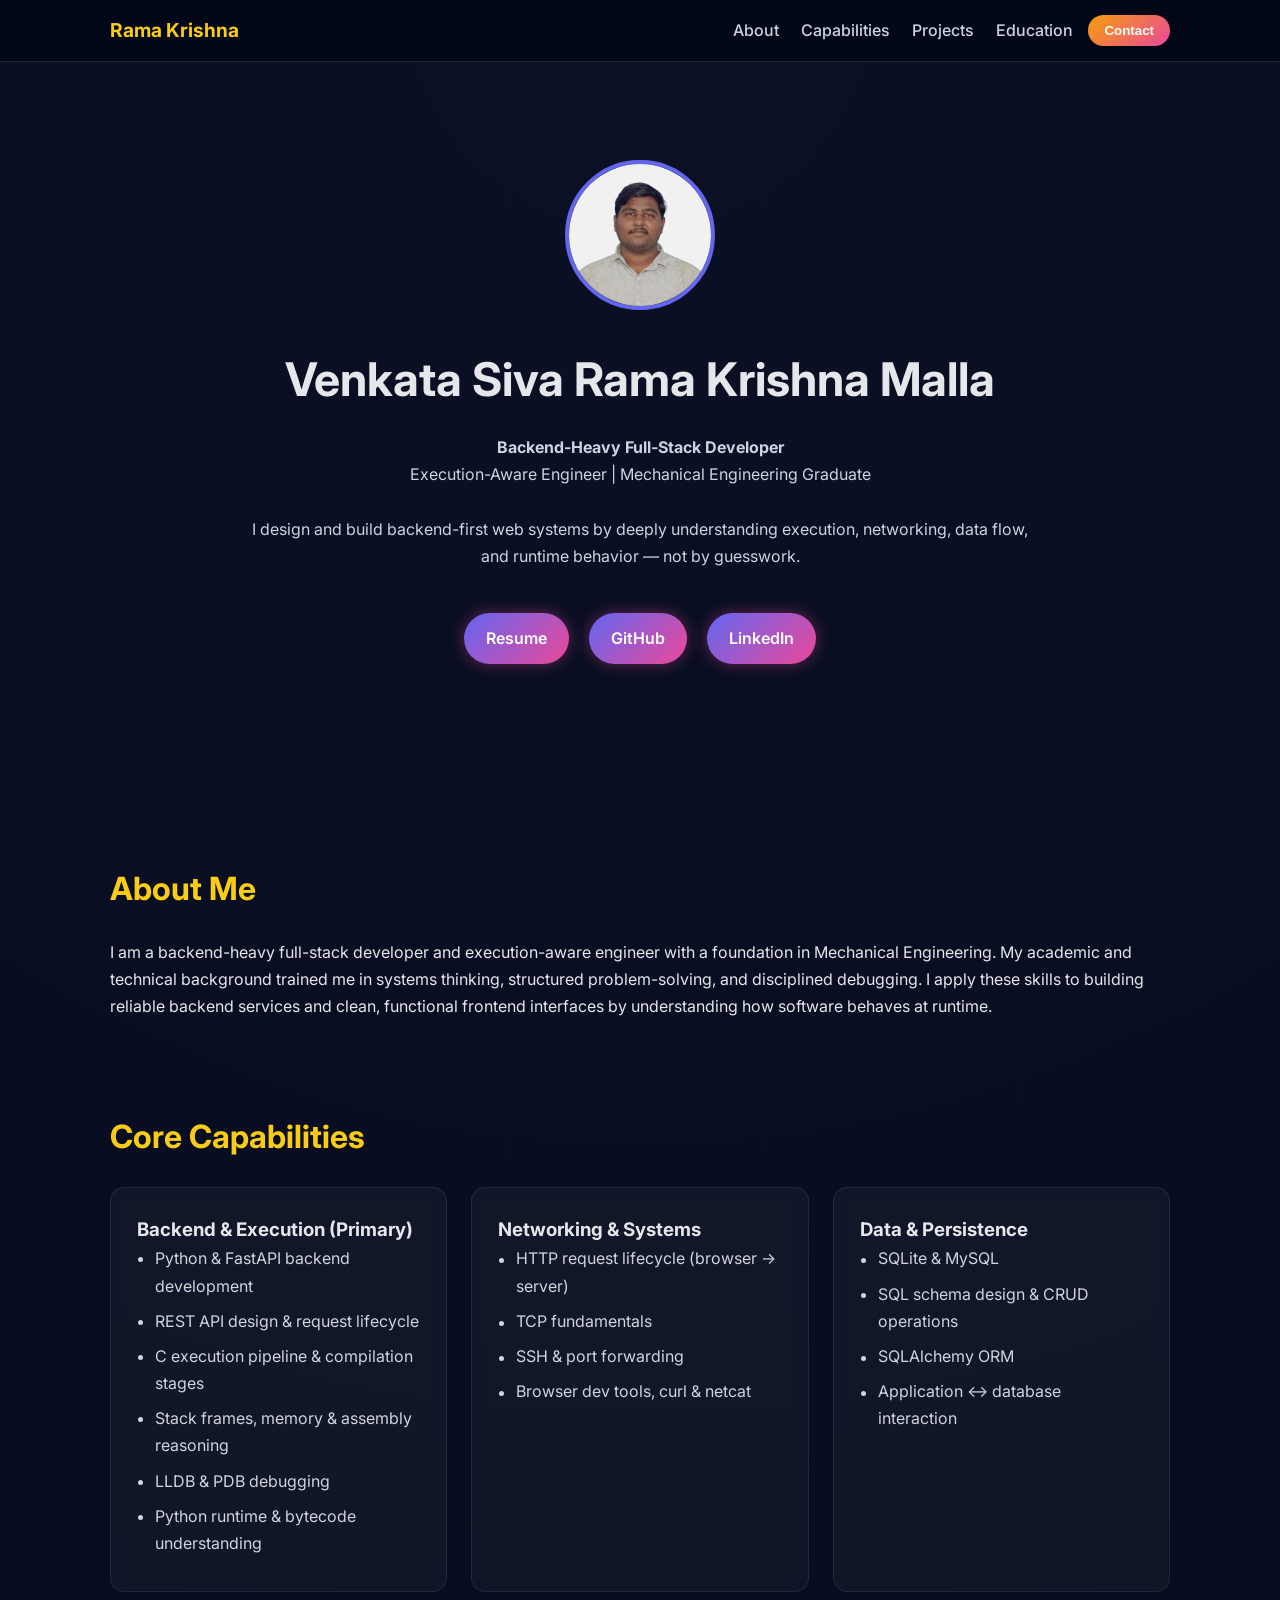
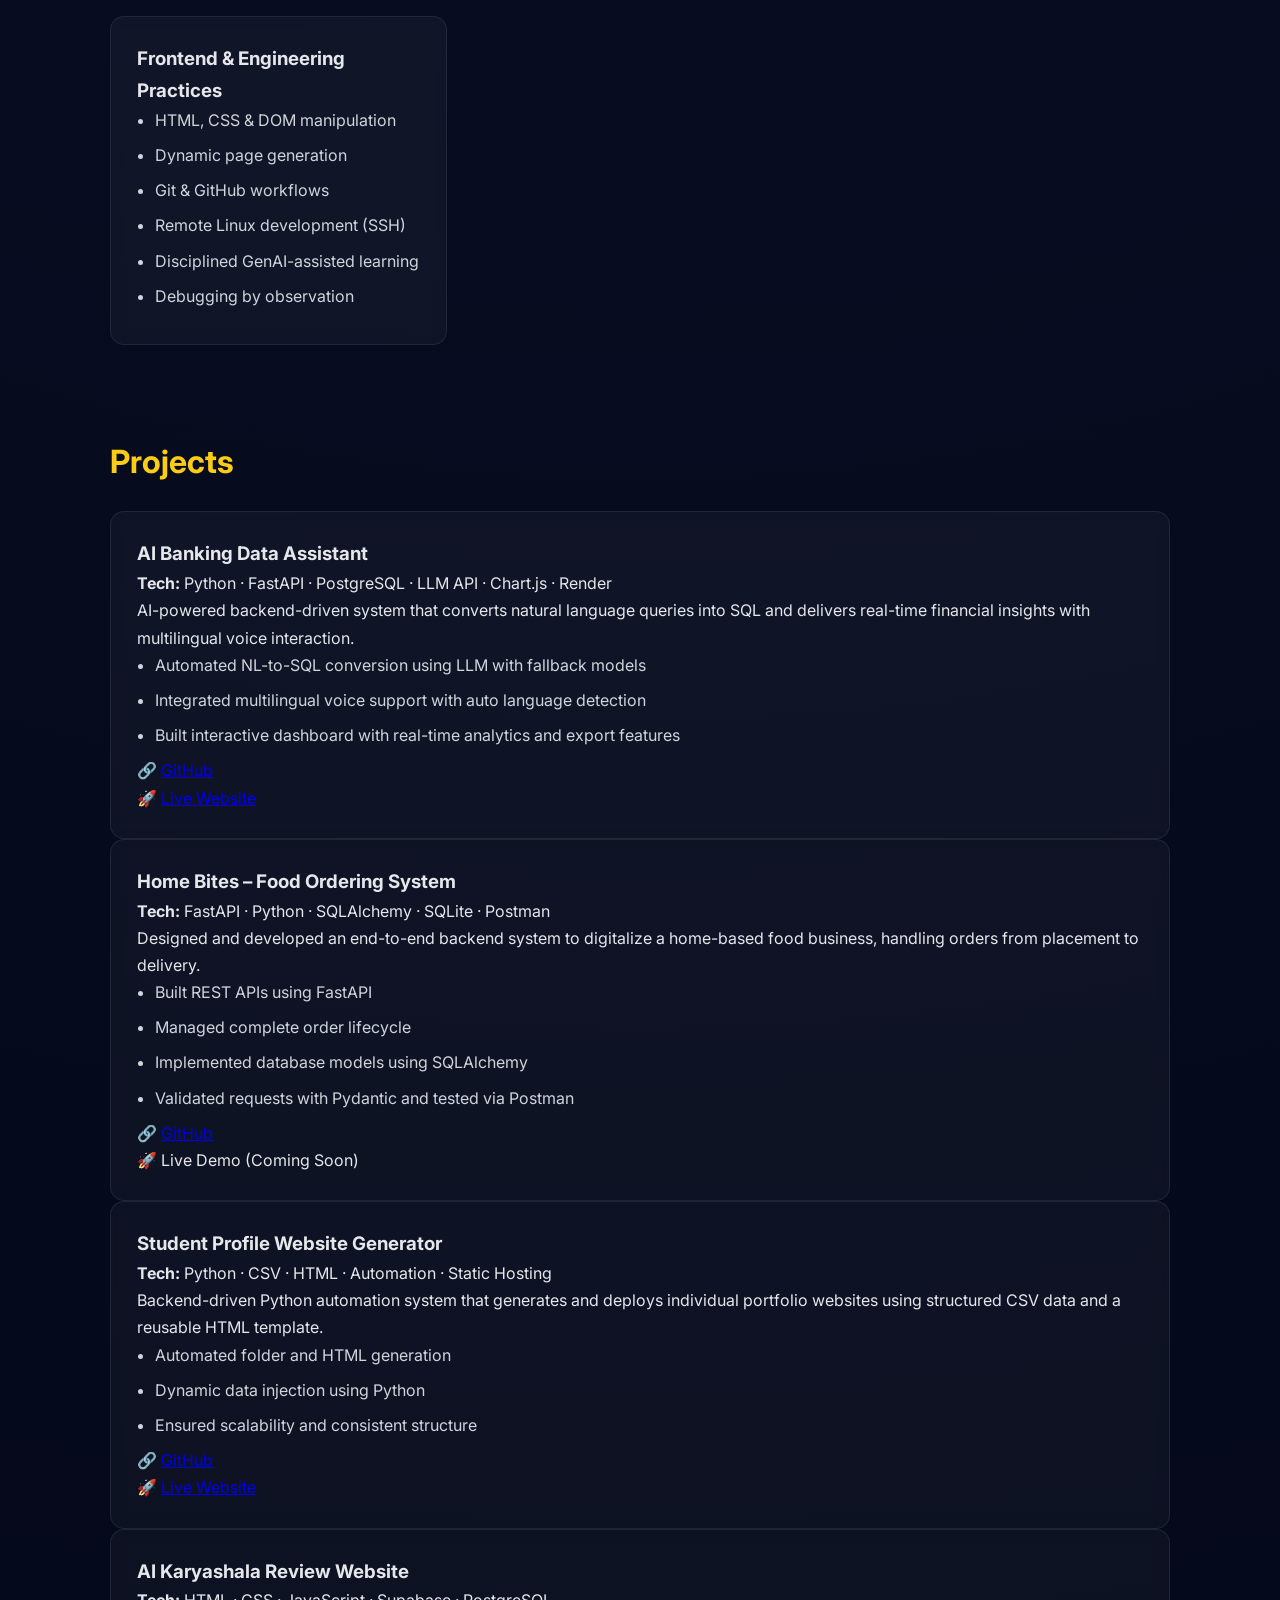
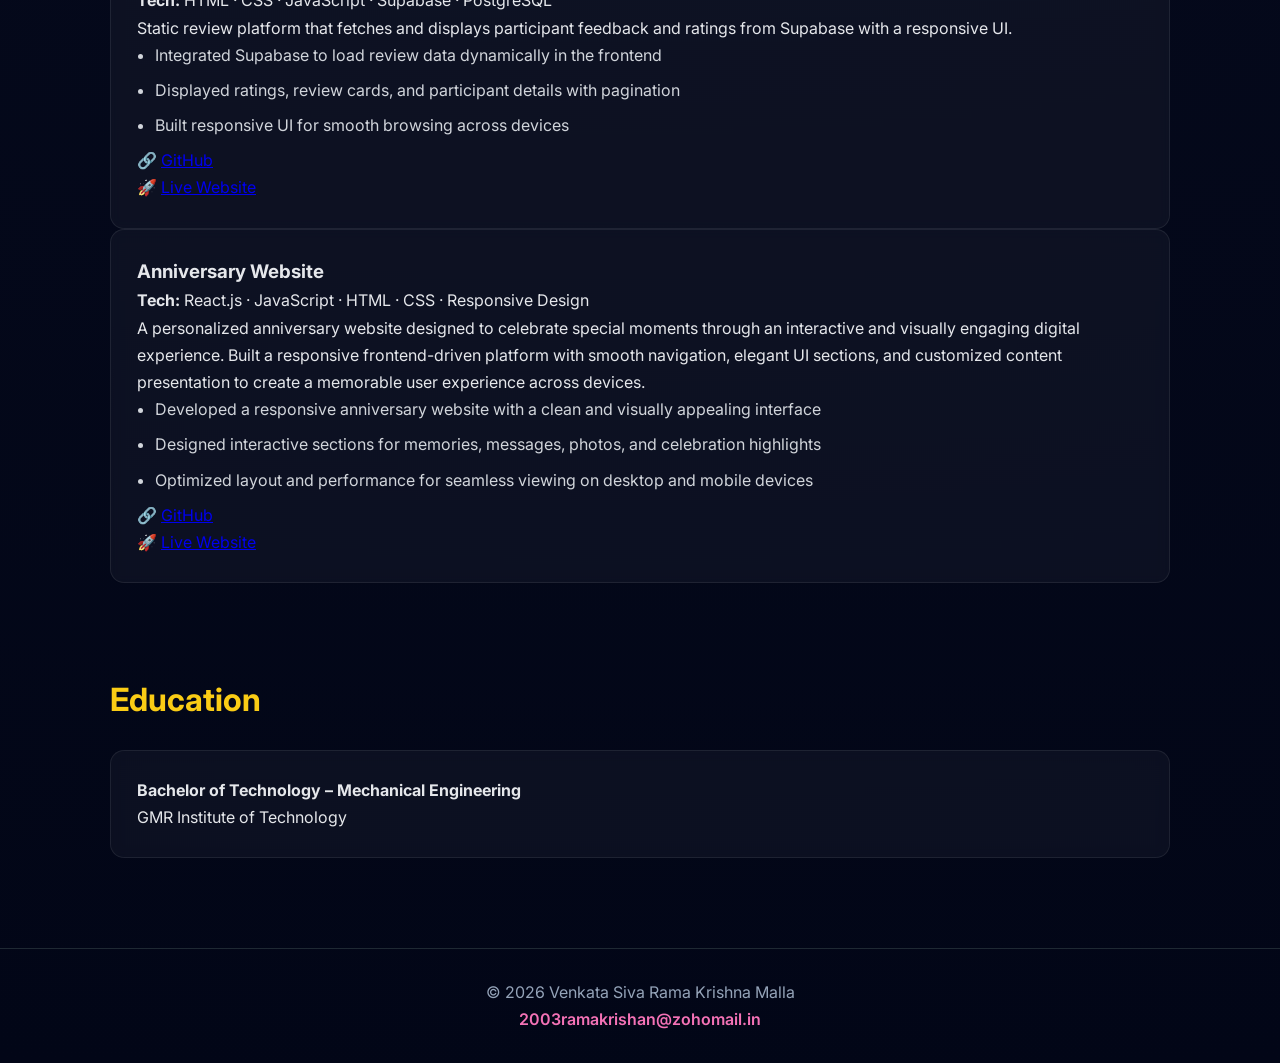
==== commit d94f1864: "Move project entries to main portfolio" ====
--- a/index.html
+++ b/index.html
@@ -158,22 +158,56 @@
     🚀 Live Demo (Coming Soon)
   </div>
 
-  <div class="project">
-    <h3>Student Profile Website Generator</h3>
-    <p><strong>Tech:</strong> Python · CSV · HTML · Automation · Static Hosting</p>
-    <p>
-      Backend-driven Python automation system that generates and deploys individual
+  <div class="project">
+    <h3>Student Profile Website Generator</h3>
+    <p><strong>Tech:</strong> Python · CSV · HTML · Automation · Static Hosting</p>
+    <p>
+      Backend-driven Python automation system that generates and deploys individual
       portfolio websites using structured CSV data and a reusable HTML template.
     </p>
     <ul>
       <li>Automated folder and HTML generation</li>
       <li>Dynamic data injection using Python</li>
       <li>Ensured scalability and consistent structure</li>
-    </ul>
-    🔗 <a href="https://github.com/MALLAVENKATASIVARAMAKRISHNA/profile_website" target="_blank">GitHub</a><br/>
-    🚀 <a href="https://aikaryashala.com/vidyardhi/AIK073361/" target="_blank">Live Website</a>
-  </div>
-</section>
+    </ul>
+    🔗 <a href="https://github.com/MALLAVENKATASIVARAMAKRISHNA/profile_website" target="_blank">GitHub</a><br/>
+    🚀 <a href="https://aikaryashala.com/vidyardhi/AIK073361/" target="_blank">Live Website</a>
+  </div>
+
+  <div class="project">
+    <h3>AI Karyashala Review Website</h3>
+    <p><strong>Tech:</strong> HTML · CSS · JavaScript · Supabase · PostgreSQL</p>
+    <p>
+      Static review platform that fetches and displays participant feedback and ratings
+      from Supabase with a responsive UI.
+    </p>
+    <ul>
+      <li>Integrated Supabase to load review data dynamically in the frontend</li>
+      <li>Displayed ratings, review cards, and participant details with pagination</li>
+      <li>Built responsive UI for smooth browsing across devices</li>
+    </ul>
+    🔗 <a href="https://github.com/MALLAVENKATASIVARAMAKRISHNA/review_website" target="_blank">GitHub</a><br/>
+    🚀 <a href="https://mallavenkatasivaramakrishna.github.io/review_website/" target="_blank">Live Website</a>
+  </div>
+
+  <div class="project">
+    <h3>Anniversary Website</h3>
+    <p><strong>Tech:</strong> React.js · JavaScript · HTML · CSS · Responsive Design</p>
+    <p>
+      A personalized anniversary website designed to celebrate special moments through an
+      interactive and visually engaging digital experience. Built a responsive frontend-driven
+      platform with smooth navigation, elegant UI sections, and customized content presentation
+      to create a memorable user experience across devices.
+    </p>
+    <ul>
+      <li>Developed a responsive anniversary website with a clean and visually appealing interface</li>
+      <li>Designed interactive sections for memories, messages, photos, and celebration highlights</li>
+      <li>Optimized layout and performance for seamless viewing on desktop and mobile devices</li>
+    </ul>
+    🔗 <a href="https://github.com/MALLAVENKATASIVARAMAKRISHNA/marriage-website" target="_blank">GitHub</a><br/>
+    🚀 <a href="https://mallavenkatasivaramakrishna.github.io/marriage-website/" target="_blank">Live Website</a>
+  </div>
+</section>
 
 <!-- EDUCATION -->
 <section id="education" class="animate">
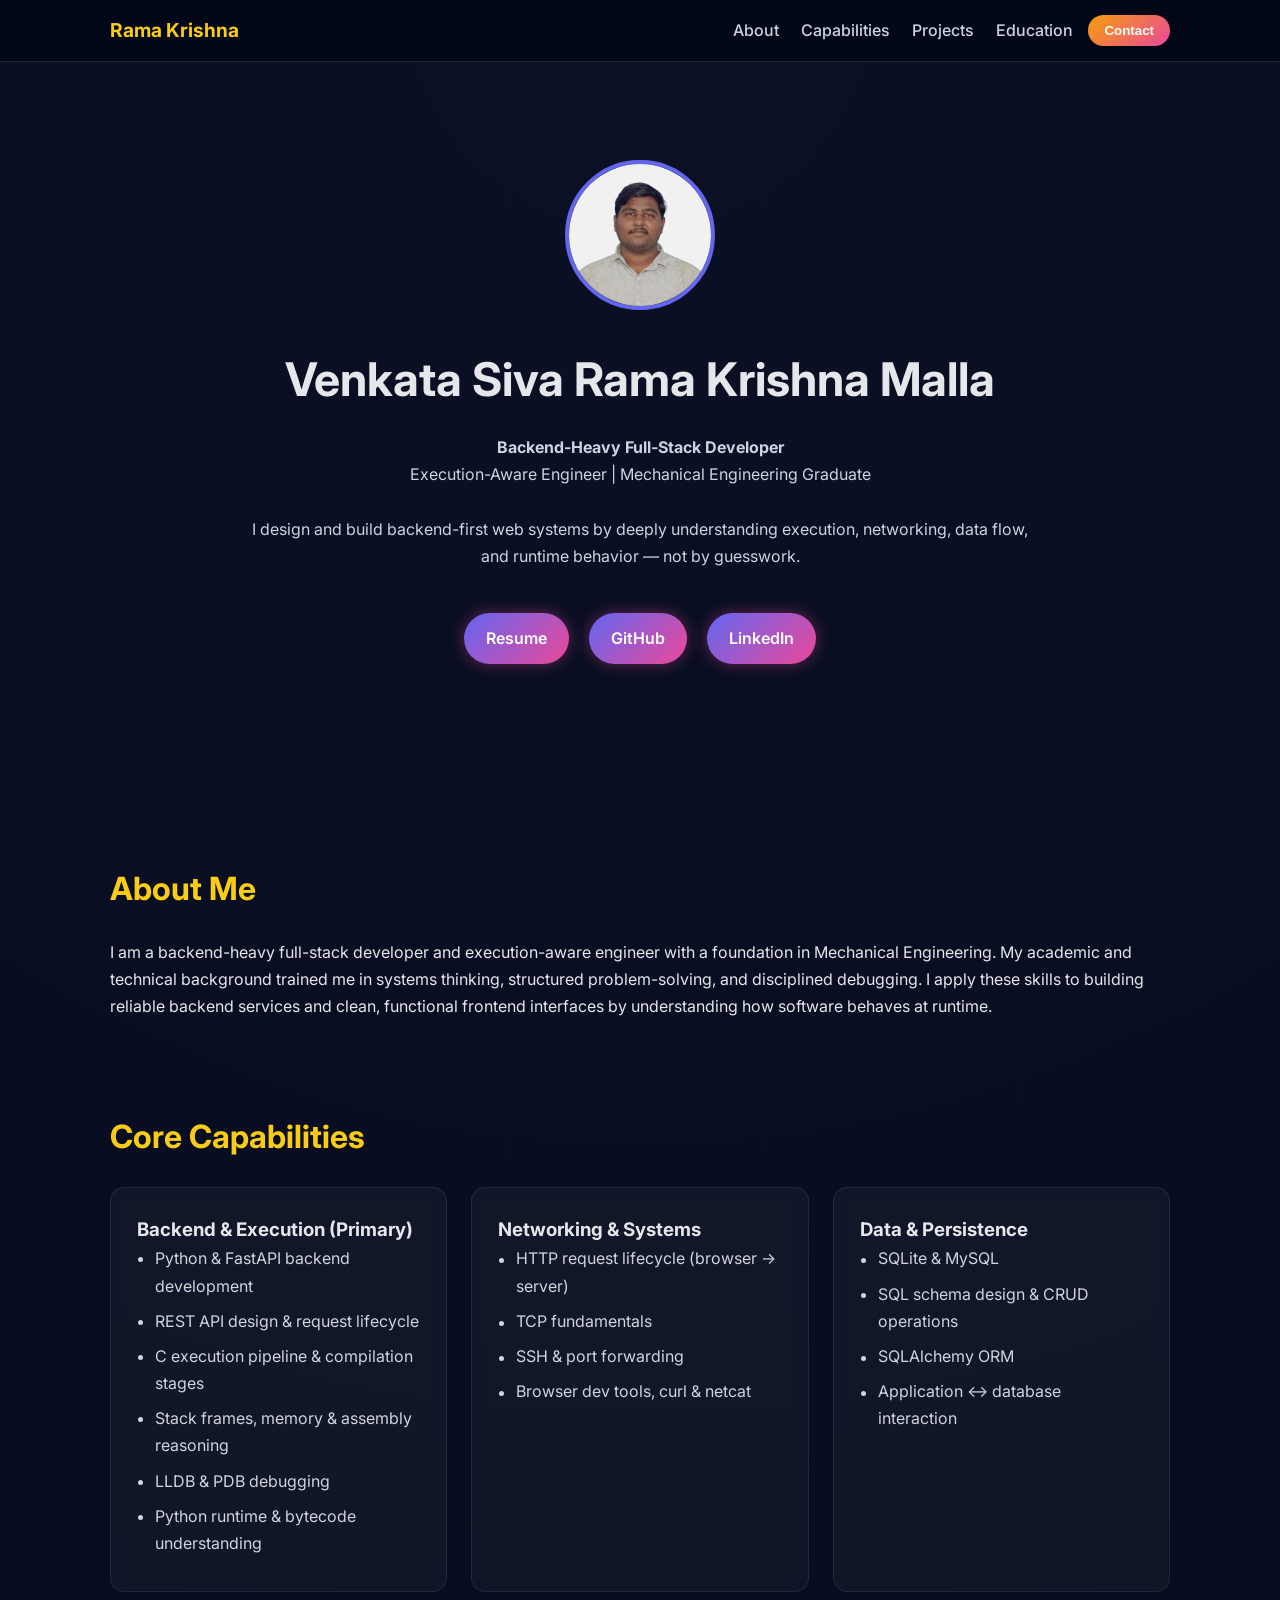
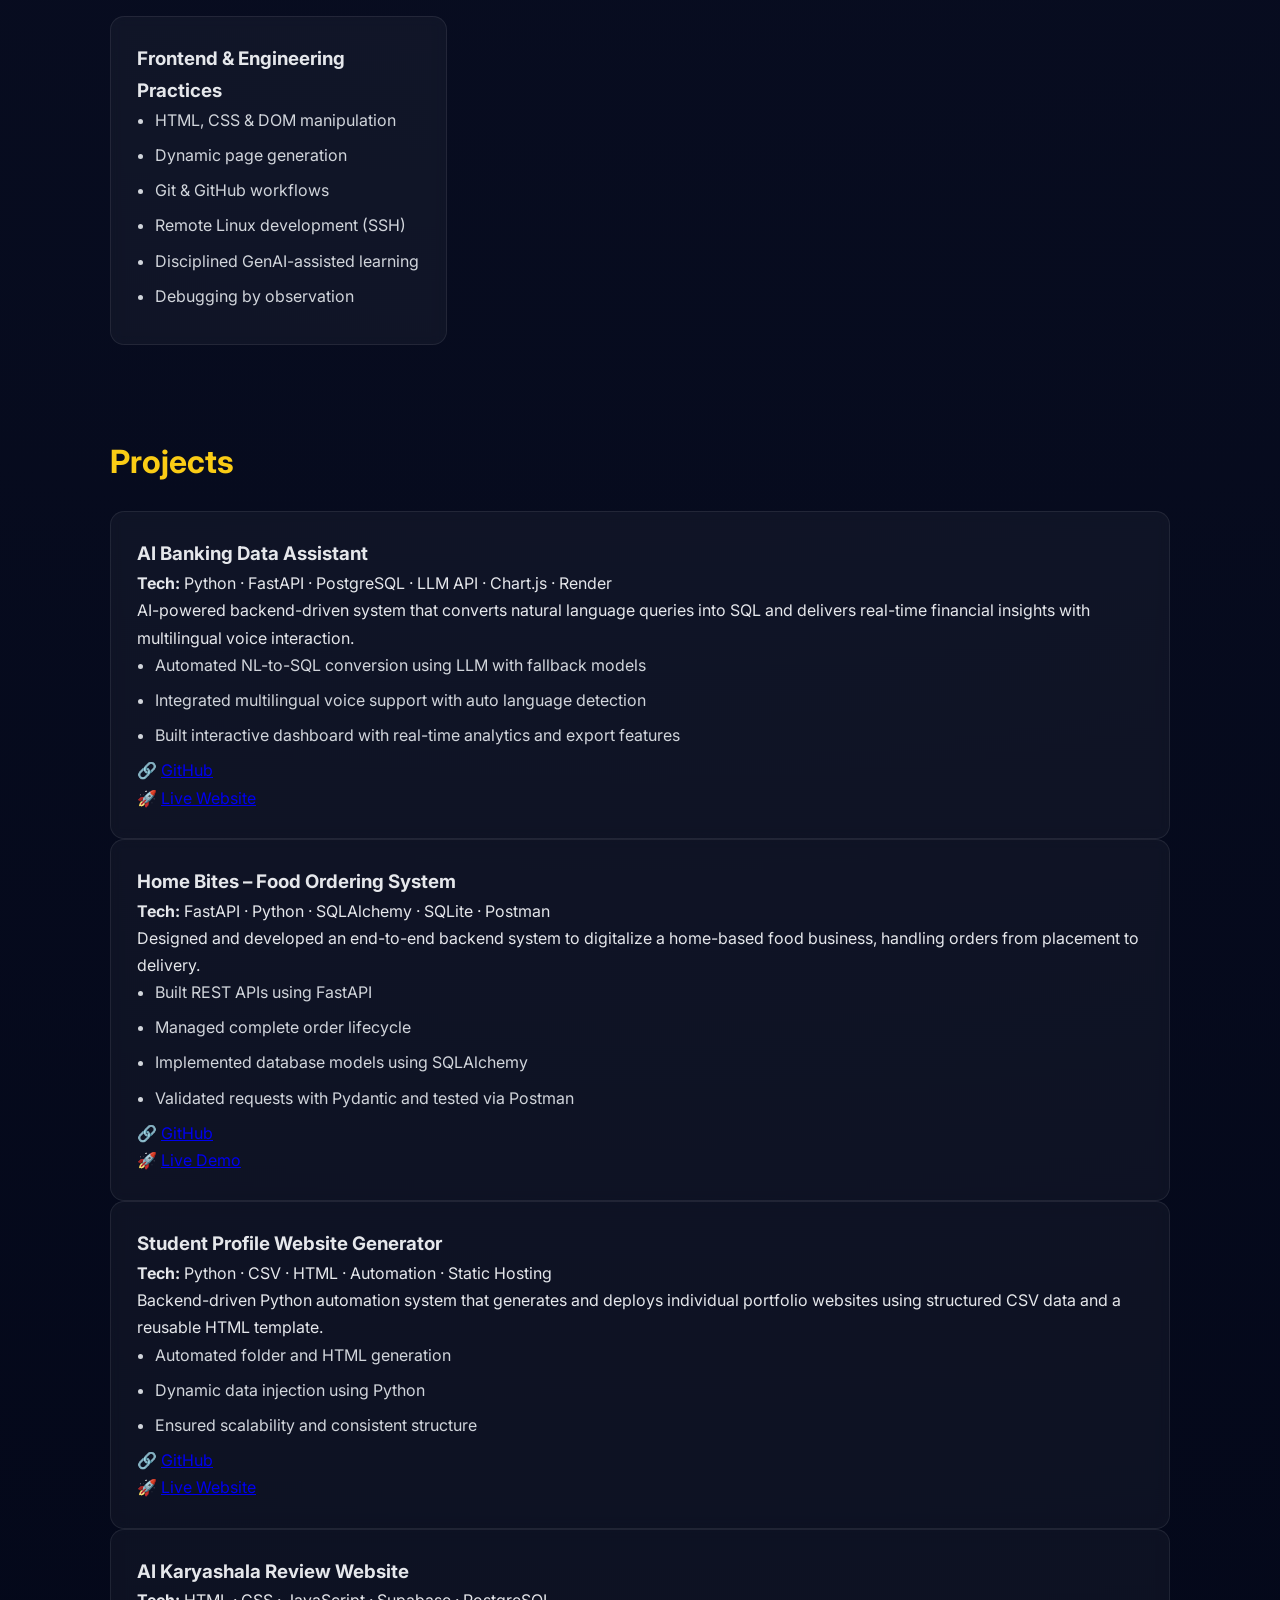
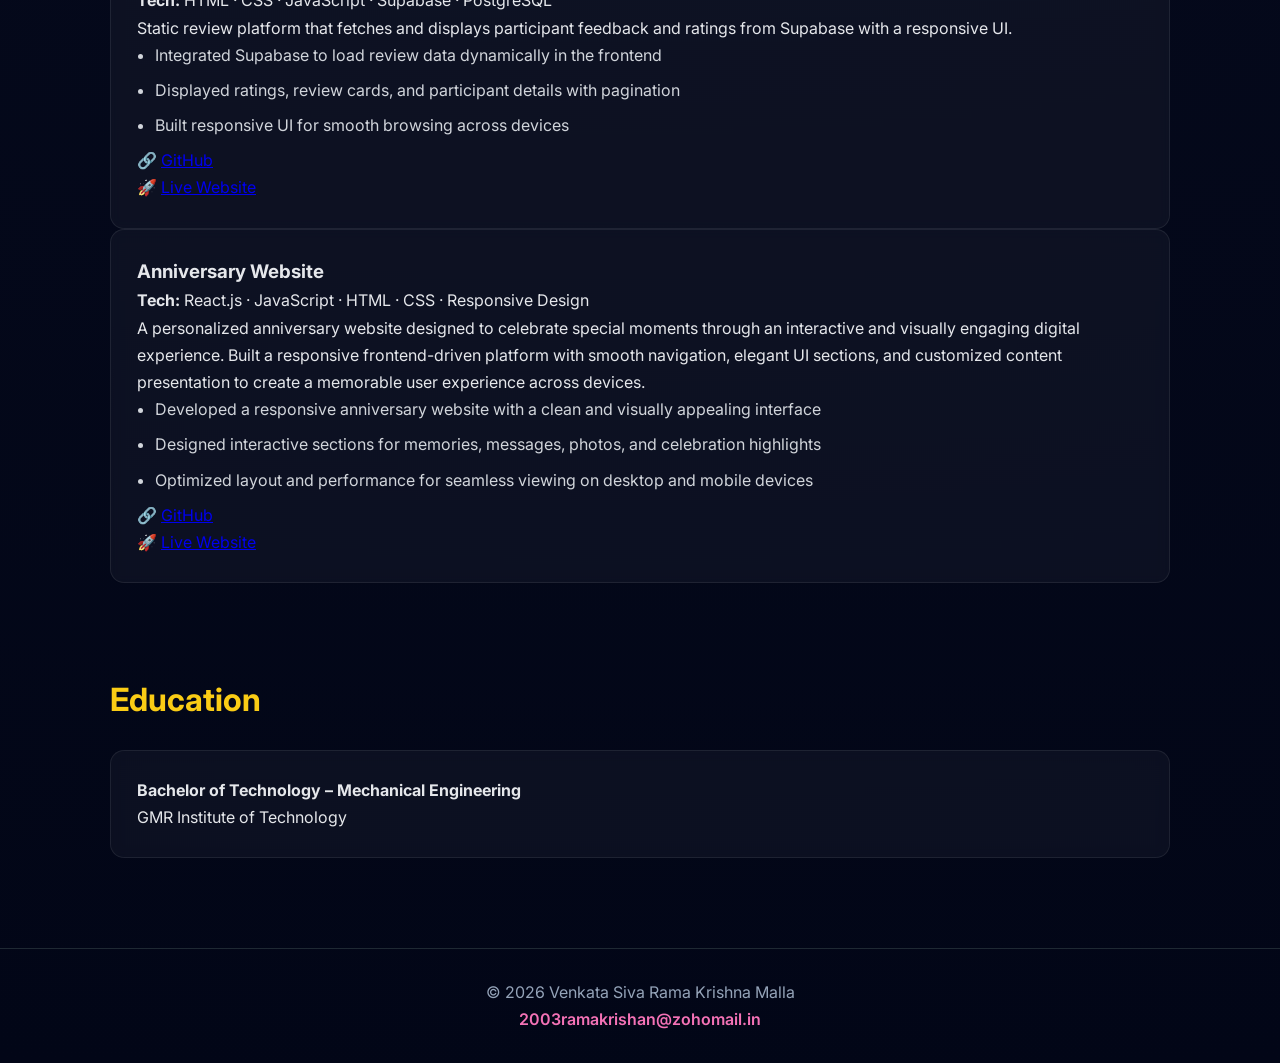
==== commit cd393f77: "Update Home Bites live demo link" ====
--- a/index.html
+++ b/index.html
@@ -154,9 +154,9 @@
       <li>Implemented database models using SQLAlchemy</li>
       <li>Validated requests with Pydantic and tested via Postman</li>
     </ul>
-    🔗 <a href="https://github.com/MALLAVENKATASIVARAMAKRISHNA/home_bites" target="_blank">GitHub</a><br/>
-    🚀 Live Demo (Coming Soon)
-  </div>
+    🔗 <a href="https://github.com/MALLAVENKATASIVARAMAKRISHNA/home_bites" target="_blank">GitHub</a><br/>
+    🚀 <a href="https://home-bites-frontend.onrender.com" target="_blank">Live Demo</a>
+  </div>
 
   <div class="project">
     <h3>Student Profile Website Generator</h3>
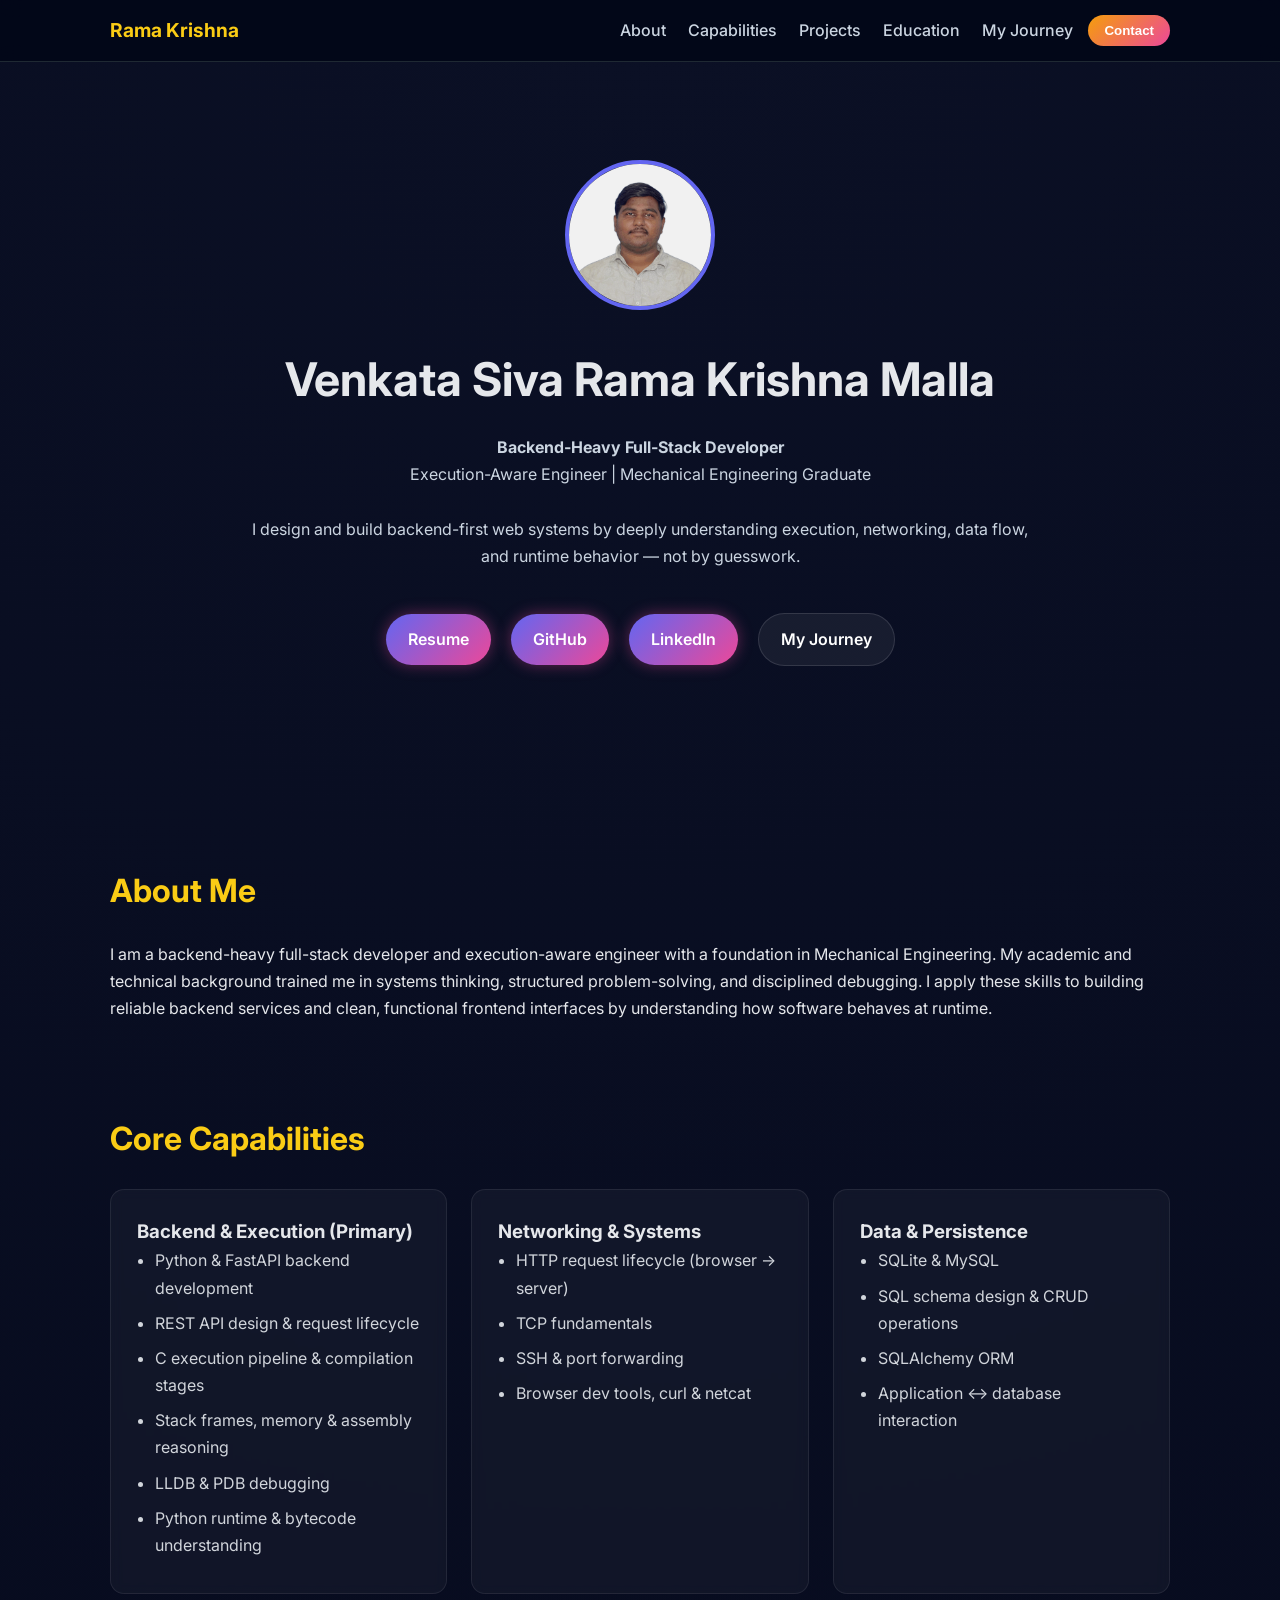
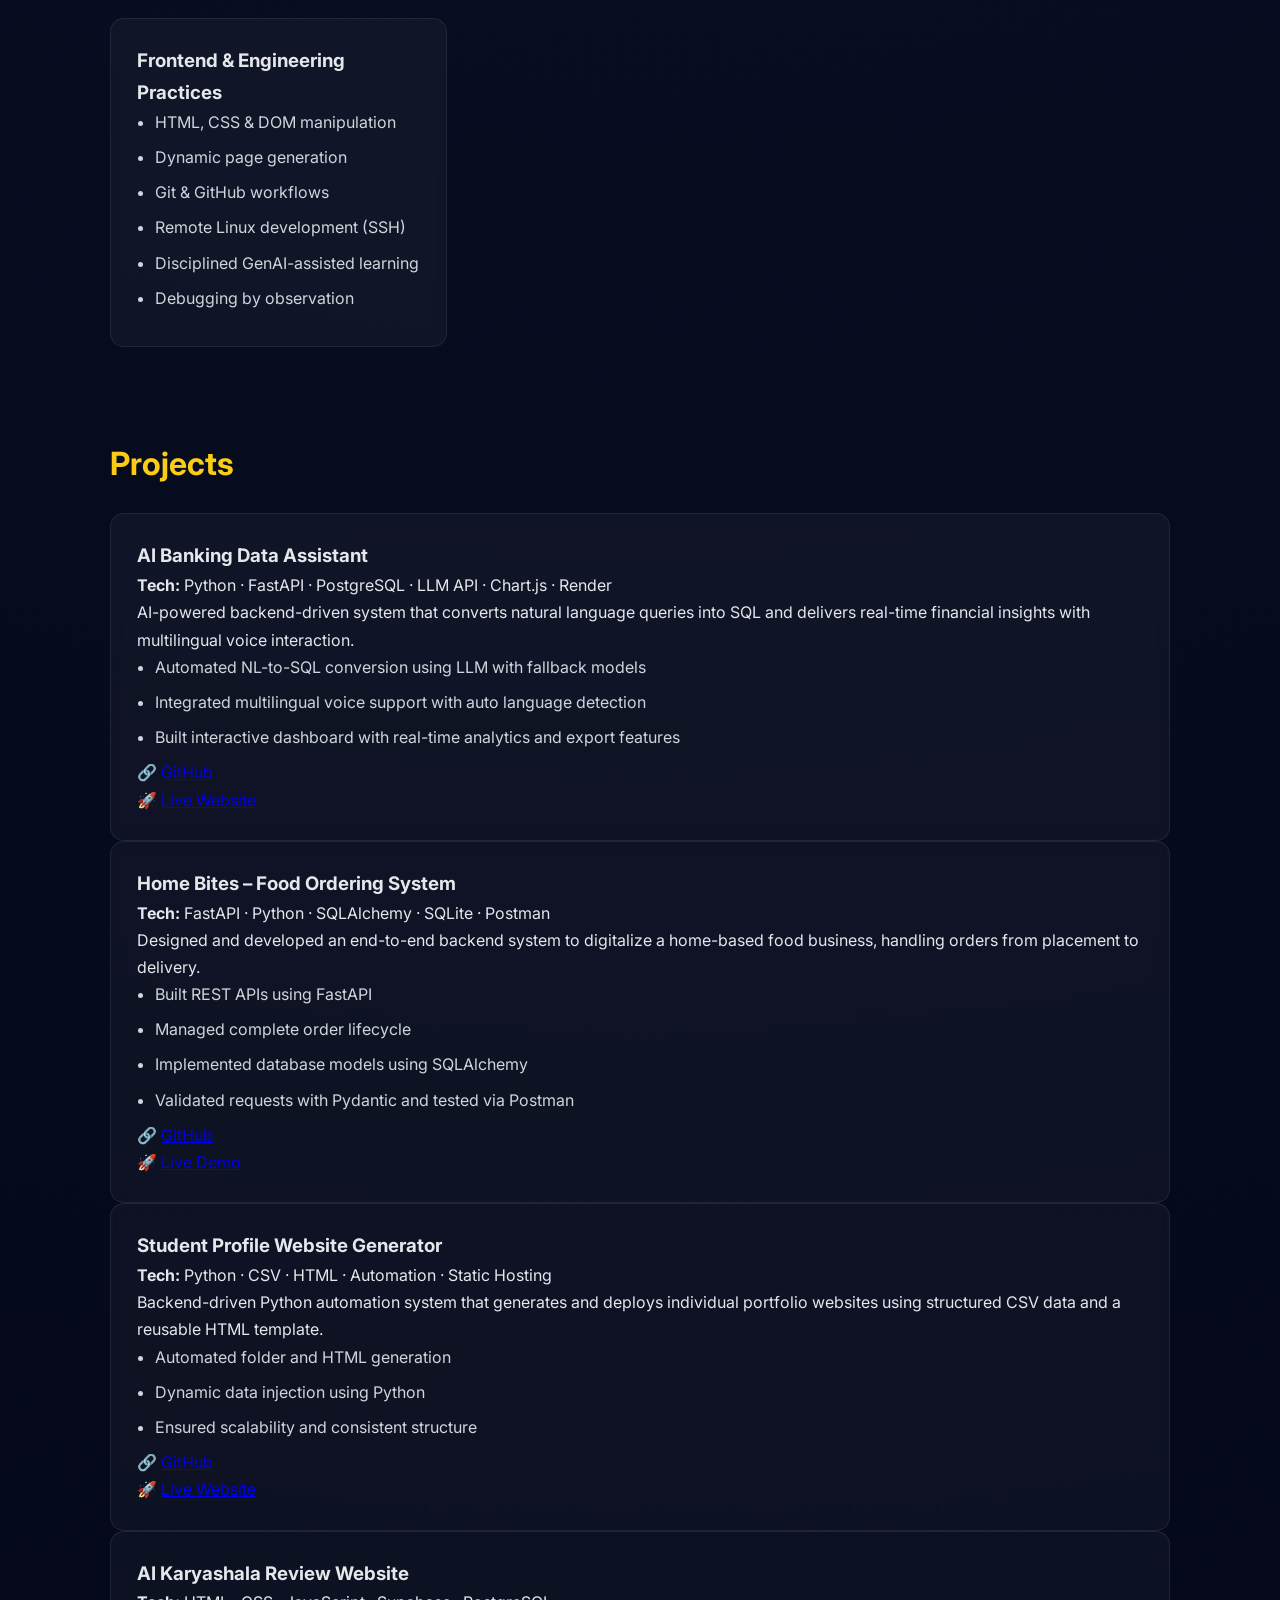
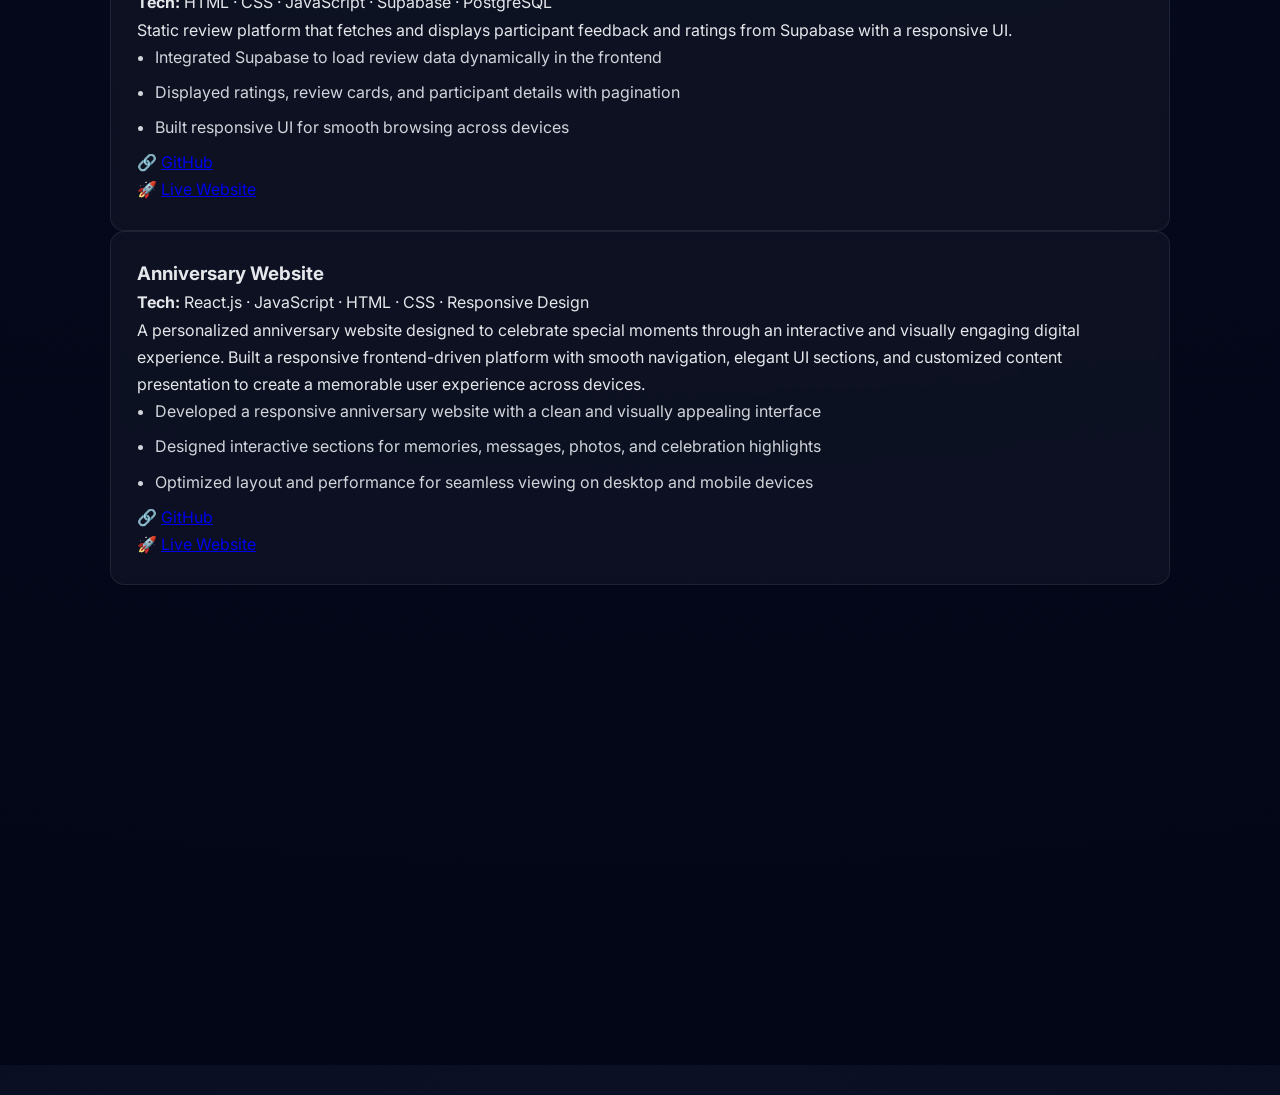
==== commit 95b504d5: "Add my journey page" ====
--- a/index.html
+++ b/index.html
@@ -22,15 +22,16 @@
     <div id="menuToggle" class="menu-toggle">☰</div>
 
     <!-- Links -->
-    <div id="navMenu" class="nav-links">
-      <a href="#about">About</a>
-      <a href="#skills">Capabilities</a>
-      <a href="#projects">Projects</a>
-      <a href="#education">Education</a>
-      <button id="contactBtn" class="contact-btn">Contact</button>
-    </div>
-  </div>
-</nav>
+	    <div id="navMenu" class="nav-links">
+	      <a href="#about">About</a>
+	      <a href="#skills">Capabilities</a>
+	      <a href="#projects">Projects</a>
+	      <a href="#education">Education</a>
+	      <a href="my-journey.html">My Journey</a>
+	      <button id="contactBtn" class="contact-btn">Contact</button>
+	    </div>
+	  </div>
+	</nav>
 
 <!-- STARTUP -->
 <div id="startup">
@@ -50,12 +51,13 @@
     networking, data flow, and runtime behavior — not by guesswork.
   </p>
 
-  <div class="btn-group">
-    <a href="resume.pdf" target="_blank">Resume</a>
-    <a href="https://github.com/MALLAVENKATASIVARAMAKRISHNA" target="_blank">GitHub</a>
-    <a href="https://www.linkedin.com/in/malla-venkata-siva-rama-krishna-919518232" target="_blank">LinkedIn</a>
-  </div>
-</header>
+	  <div class="btn-group">
+	    <a href="resume.pdf" target="_blank">Resume</a>
+	    <a href="https://github.com/MALLAVENKATASIVARAMAKRISHNA" target="_blank">GitHub</a>
+	    <a href="https://www.linkedin.com/in/malla-venkata-siva-rama-krishna-919518232" target="_blank">LinkedIn</a>
+	    <a href="my-journey.html" class="secondary-link">My Journey</a>
+	  </div>
+	</header>
 
 <!-- ABOUT -->
 <section id="about" class="animate">
--- a/css/style.css
+++ b/css/style.css
@@ -121,10 +121,20 @@
   transition: 0.3s ease;
 }
 
-.btn-group a:hover {
-  transform: translateY(-3px);
-  box-shadow: 0 0 25px rgba(99,102,241,0.8);
-}
+.btn-group a:hover {
+  transform: translateY(-3px);
+  box-shadow: 0 0 25px rgba(99,102,241,0.8);
+}
+
+.btn-group .secondary-link {
+  background: rgba(255,255,255,0.06);
+  border: 1px solid rgba(255,255,255,0.12);
+  box-shadow: none;
+}
+
+.btn-group .secondary-link:hover {
+  box-shadow: 0 0 20px rgba(250,204,21,0.25);
+}
 
 /* ================= SECTIONS ================= */
 section {
@@ -156,10 +166,82 @@
   transition: 0.3s ease;
 }
 
-.card:hover, .project:hover, .education:hover {
-  border-color: #6366f1;
-  box-shadow: 0 0 20px rgba(99,102,241,0.3);
-}
+.card:hover, .project:hover, .education:hover {
+  border-color: #6366f1;
+  box-shadow: 0 0 20px rgba(99,102,241,0.3);
+}
+
+.page-shell {
+  padding-top: 110px;
+}
+
+.page-hero {
+  max-width: 1100px;
+  margin: 0 auto;
+  padding: 40px 20px 20px;
+}
+
+.page-hero h1 {
+  font-size: 3rem;
+  margin-bottom: 14px;
+}
+
+.page-hero p {
+  max-width: 760px;
+  color: #cbd5e1;
+}
+
+.journey-grid {
+  display: grid;
+  gap: 22px;
+}
+
+.journey-card {
+  background: rgba(255,255,255,0.04);
+  border: 1px solid rgba(255,255,255,0.08);
+  border-radius: 16px;
+  padding: 26px;
+  backdrop-filter: blur(6px);
+}
+
+.journey-card h3 {
+  color: #facc15;
+  margin-bottom: 12px;
+}
+
+.journey-card p + p {
+  margin-top: 14px;
+}
+
+.journey-timeline {
+  display: grid;
+  gap: 18px;
+}
+
+.timeline-item {
+  padding: 20px 22px;
+  border-left: 3px solid #facc15;
+  background: linear-gradient(135deg, rgba(99,102,241,0.12), rgba(236,72,153,0.08));
+  border-radius: 0 14px 14px 0;
+}
+
+.timeline-item h3 {
+  margin-bottom: 8px;
+  color: #ffffff;
+}
+
+.timeline-item p + p {
+  margin-top: 10px;
+}
+
+.text-link {
+  color: #facc15;
+  text-decoration: none;
+}
+
+.text-link:hover {
+  color: #ffffff;
+}
 
 ul { padding-left: 18px; color: #d1d5db; }
 ul li { margin-bottom: 8px; }
@@ -253,10 +335,14 @@
 }
 
 /* Mobile styles */
-@media (max-width: 768px) {
-  .menu-toggle {
-    display: block;
-  }
+@media (max-width: 768px) {
+  .page-hero h1 {
+    font-size: 2.2rem;
+  }
+
+  .menu-toggle {
+    display: block;
+  }
 
   .nav-links {
     position: absolute;
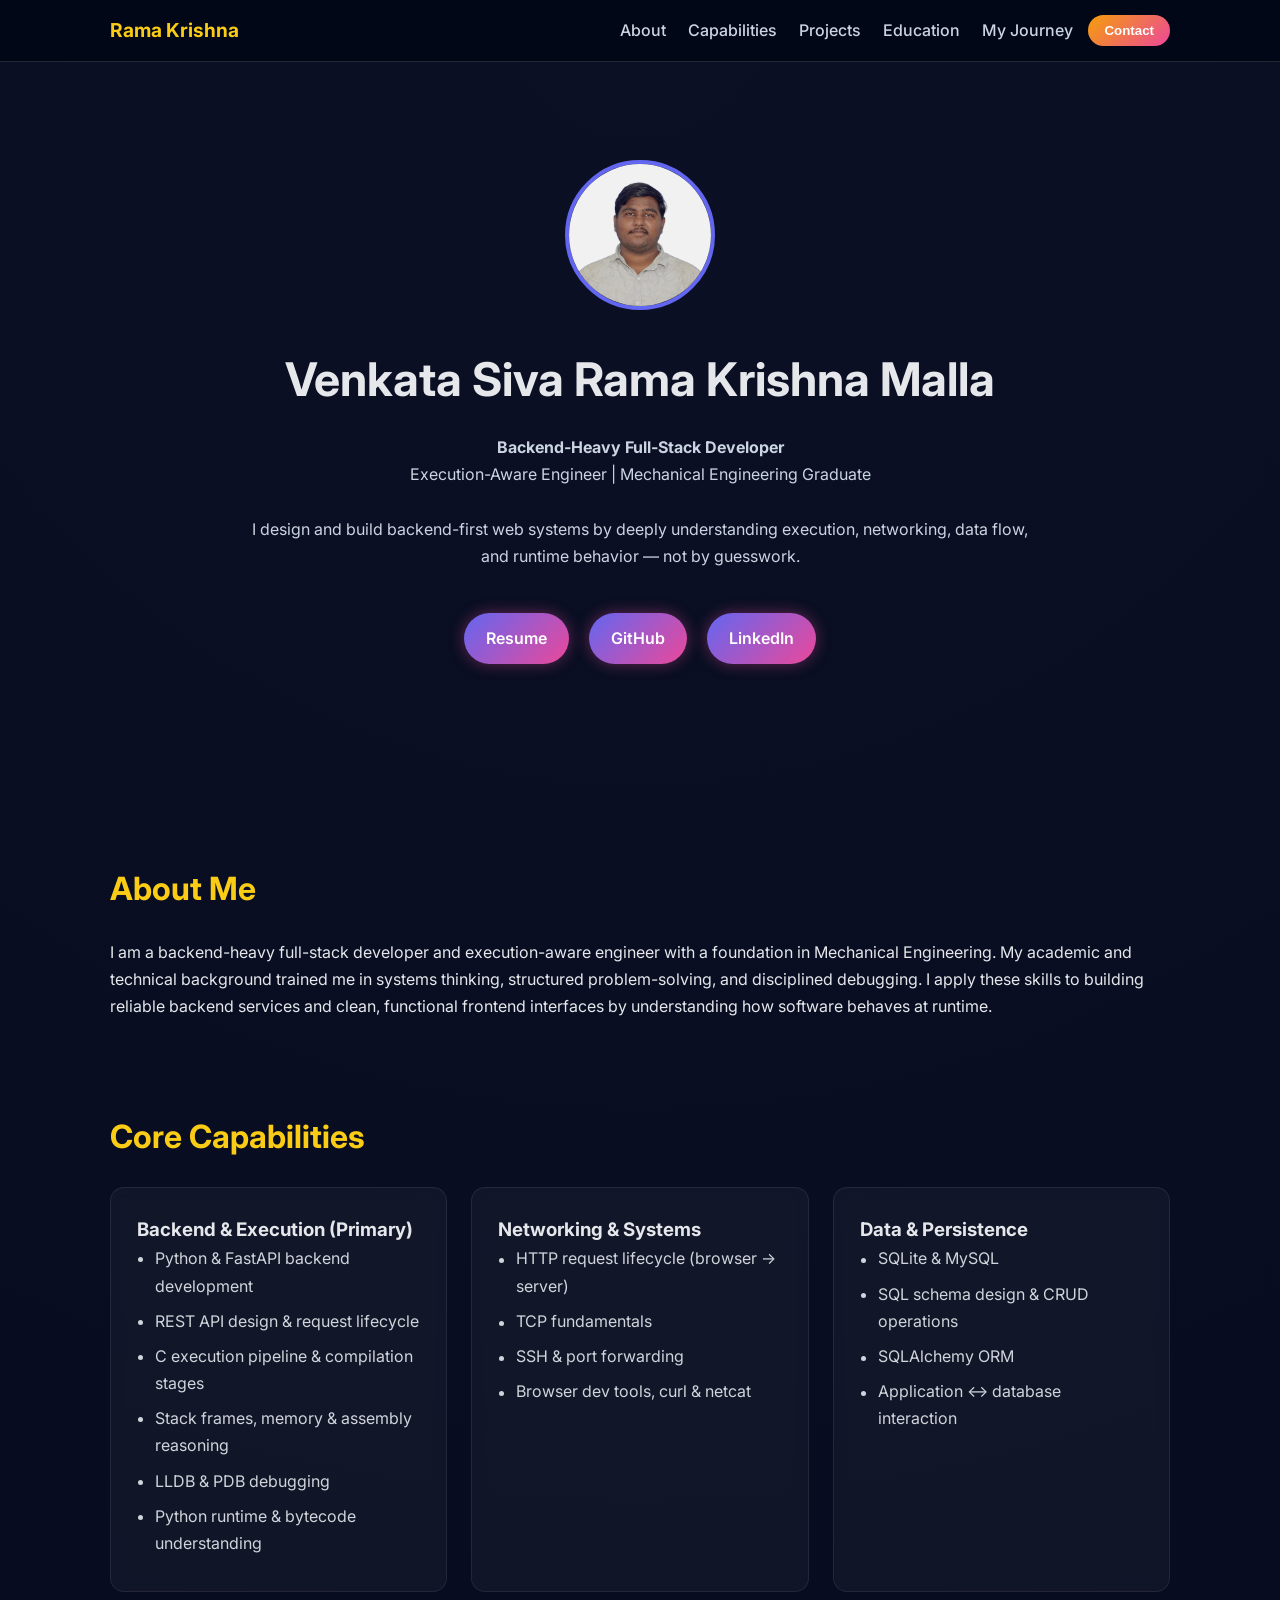
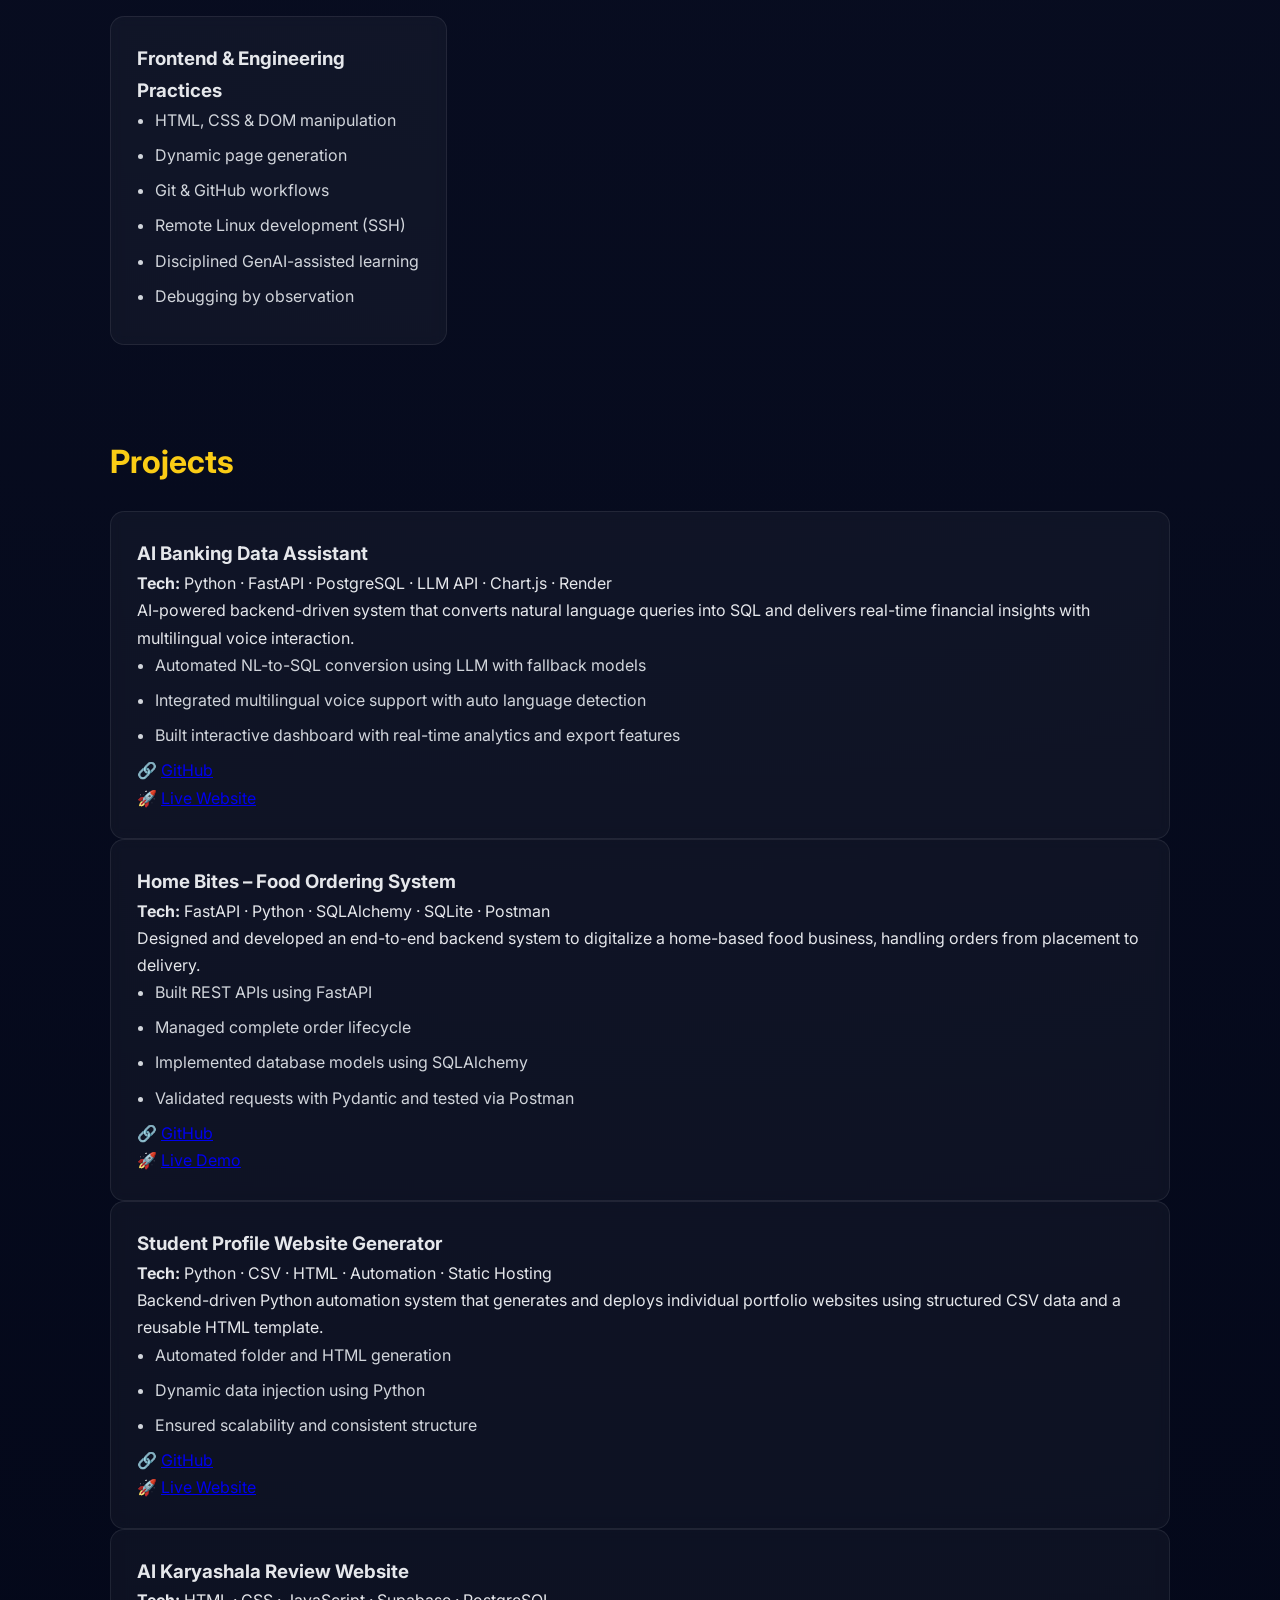
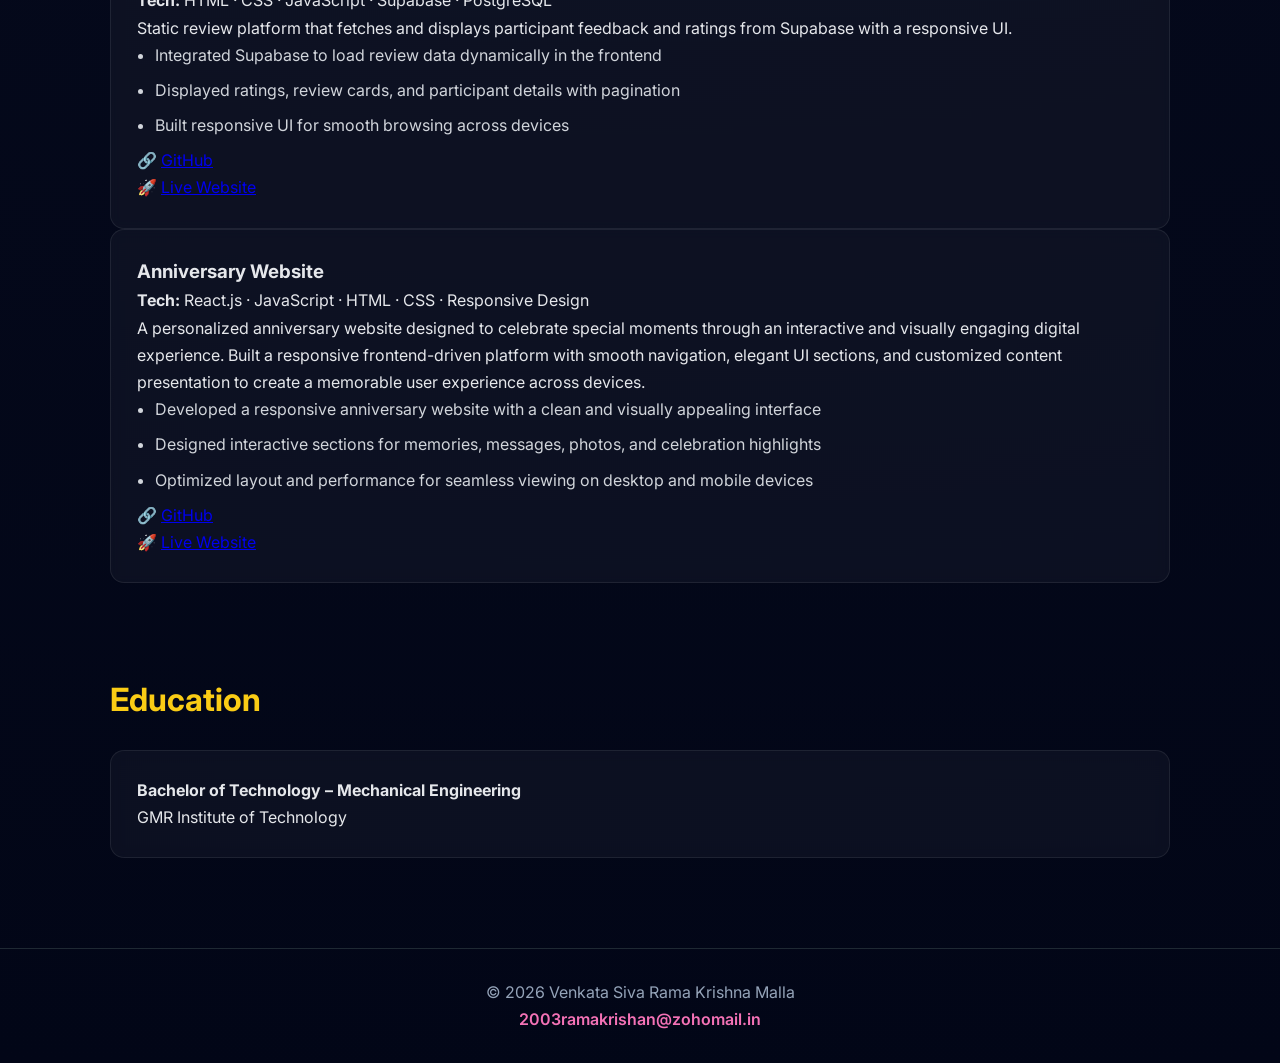
==== commit a733932e: "Refine journey page details" ====
--- a/index.html
+++ b/index.html
@@ -55,7 +55,6 @@
 	    <a href="resume.pdf" target="_blank">Resume</a>
 	    <a href="https://github.com/MALLAVENKATASIVARAMAKRISHNA" target="_blank">GitHub</a>
 	    <a href="https://www.linkedin.com/in/malla-venkata-siva-rama-krishna-919518232" target="_blank">LinkedIn</a>
-	    <a href="my-journey.html" class="secondary-link">My Journey</a>
 	  </div>
 	</header>
 
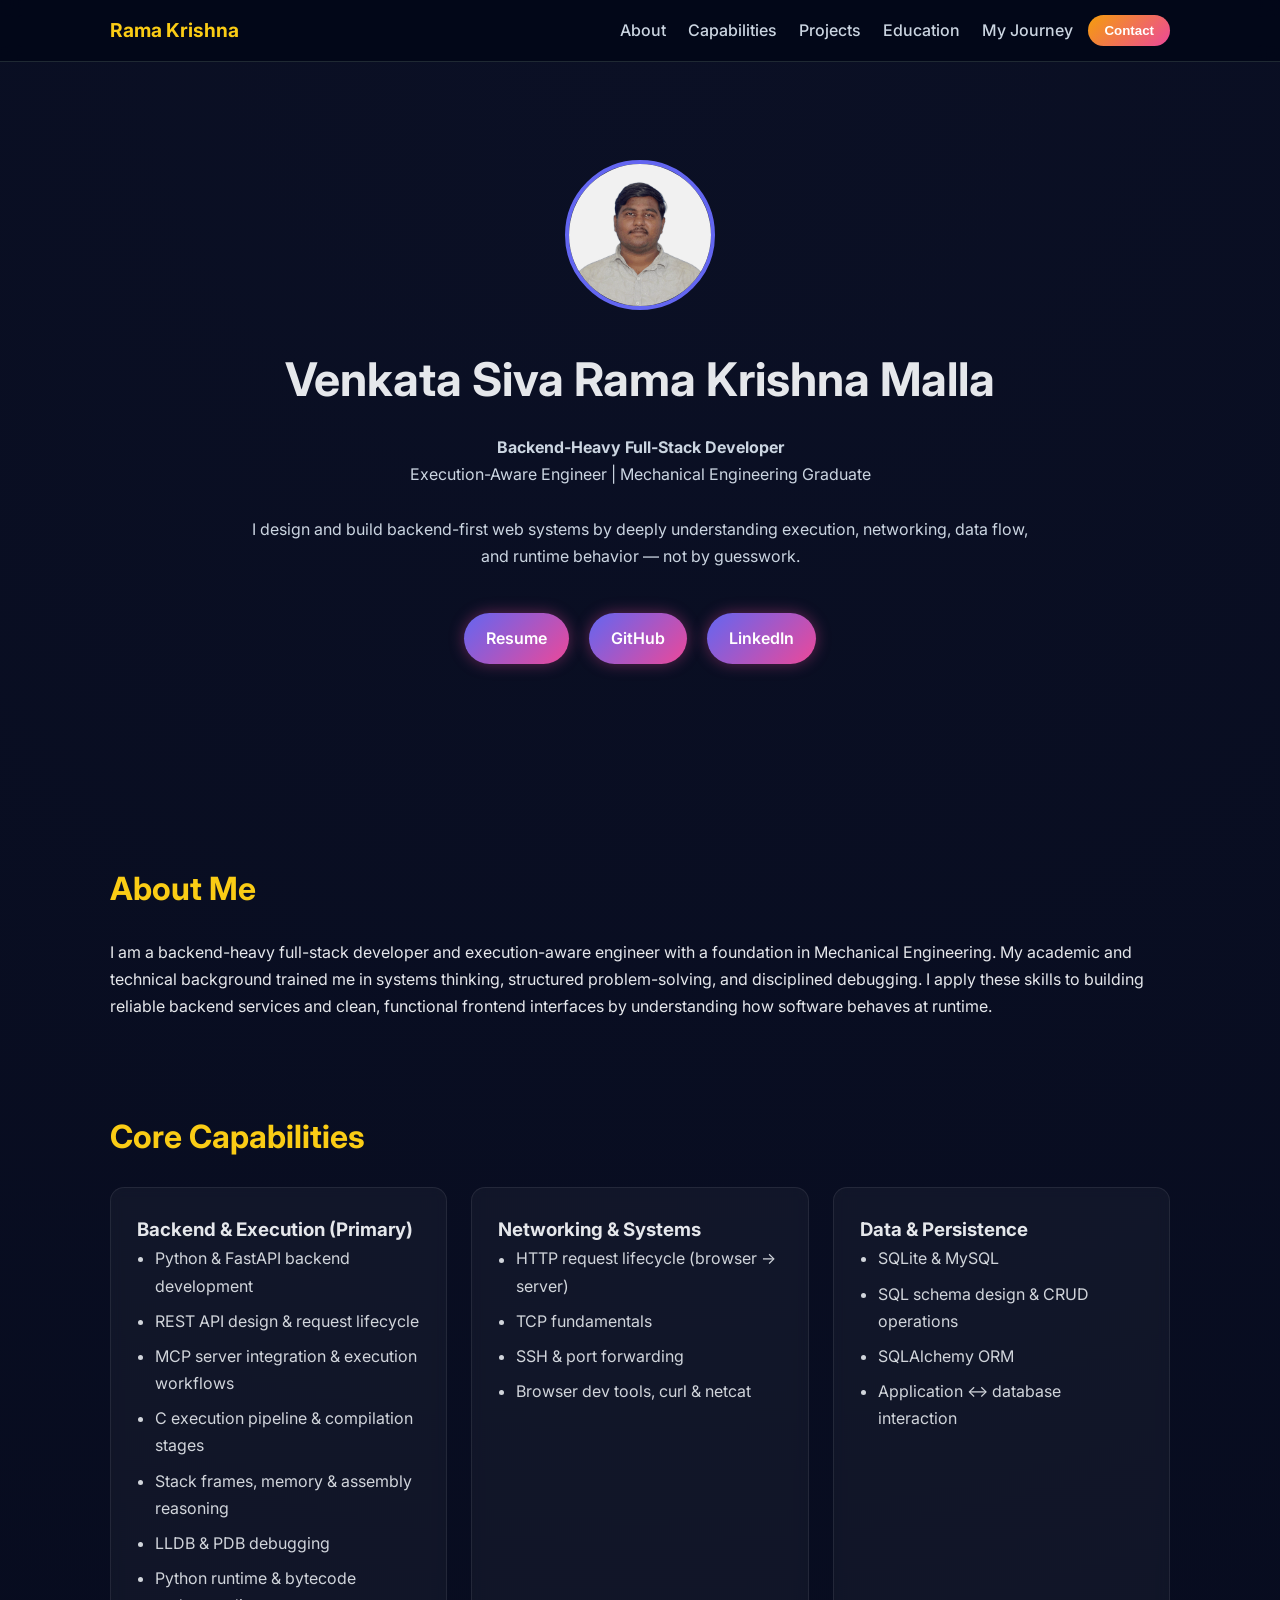
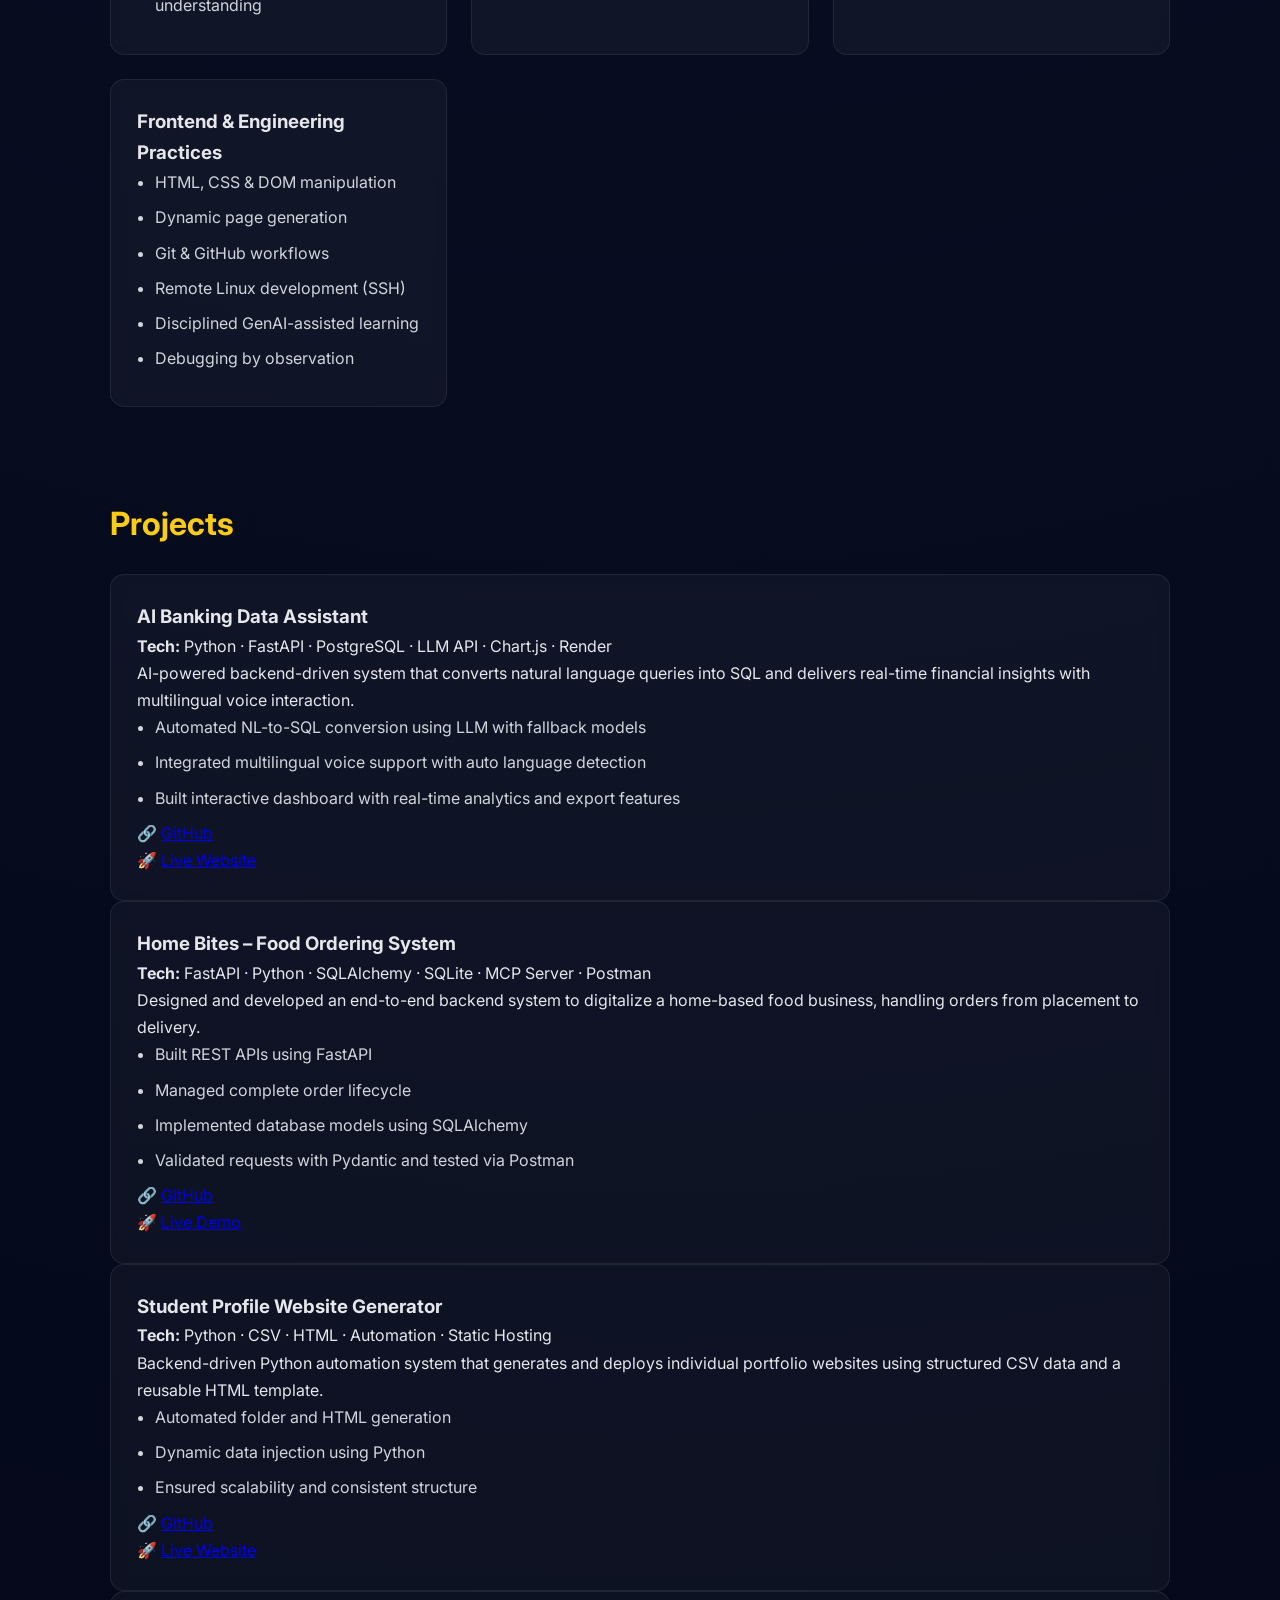
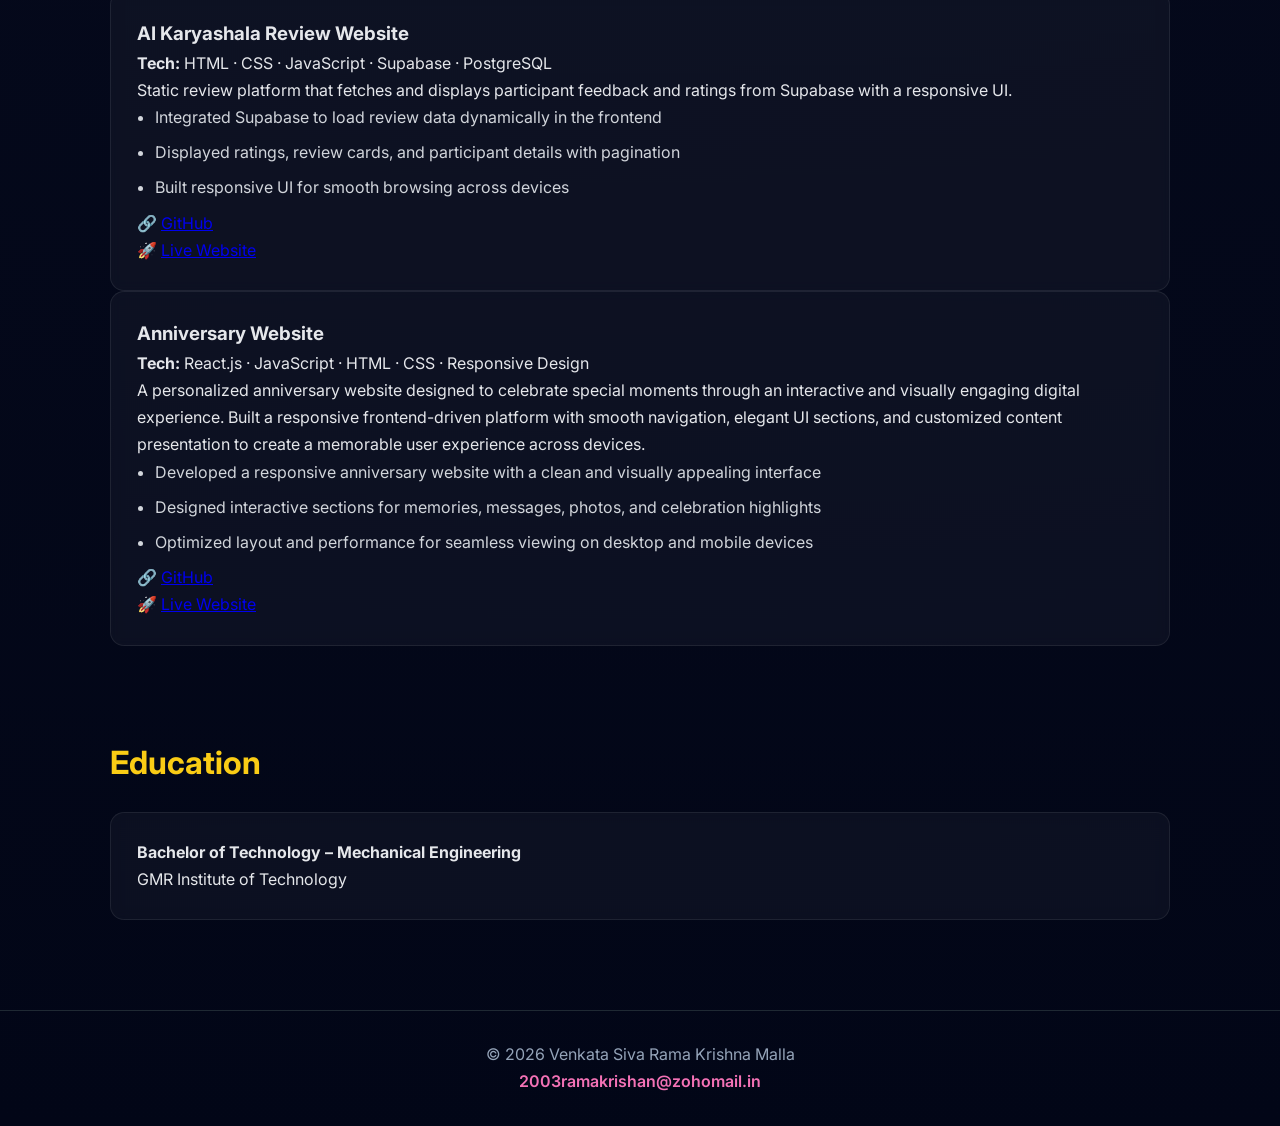
==== commit 8df48f15: "Add MCP server details to portfolio" ====
--- a/index.html
+++ b/index.html
@@ -77,14 +77,15 @@
 
     <div class="card">
       <h3>Backend & Execution (Primary)</h3>
-      <ul>
-        <li>Python & FastAPI backend development</li>
-        <li>REST API design & request lifecycle</li>
-        <li>C execution pipeline & compilation stages</li>
-        <li>Stack frames, memory & assembly reasoning</li>
-        <li>LLDB & PDB debugging</li>
-        <li>Python runtime & bytecode understanding</li>
-      </ul>
+      <ul>
+        <li>Python & FastAPI backend development</li>
+        <li>REST API design & request lifecycle</li>
+        <li>MCP server integration & execution workflows</li>
+        <li>C execution pipeline & compilation stages</li>
+        <li>Stack frames, memory & assembly reasoning</li>
+        <li>LLDB & PDB debugging</li>
+        <li>Python runtime & bytecode understanding</li>
+      </ul>
     </div>
 
     <div class="card">
@@ -144,11 +145,11 @@
 
   <div class="project">
     <h3>Home Bites – Food Ordering System</h3>
-    <p><strong>Tech:</strong> FastAPI · Python · SQLAlchemy · SQLite · Postman</p>
-    <p>
-      Designed and developed an end-to-end backend system to digitalize a home-based
-      food business, handling orders from placement to delivery.
-    </p>
+    <p><strong>Tech:</strong> FastAPI · Python · SQLAlchemy · SQLite · MCP Server · Postman</p>
+    <p>
+      Designed and developed an end-to-end backend system to digitalize a home-based
+      food business, handling orders from placement to delivery.
+    </p>
     <ul>
       <li>Built REST APIs using FastAPI</li>
       <li>Managed complete order lifecycle</li>
